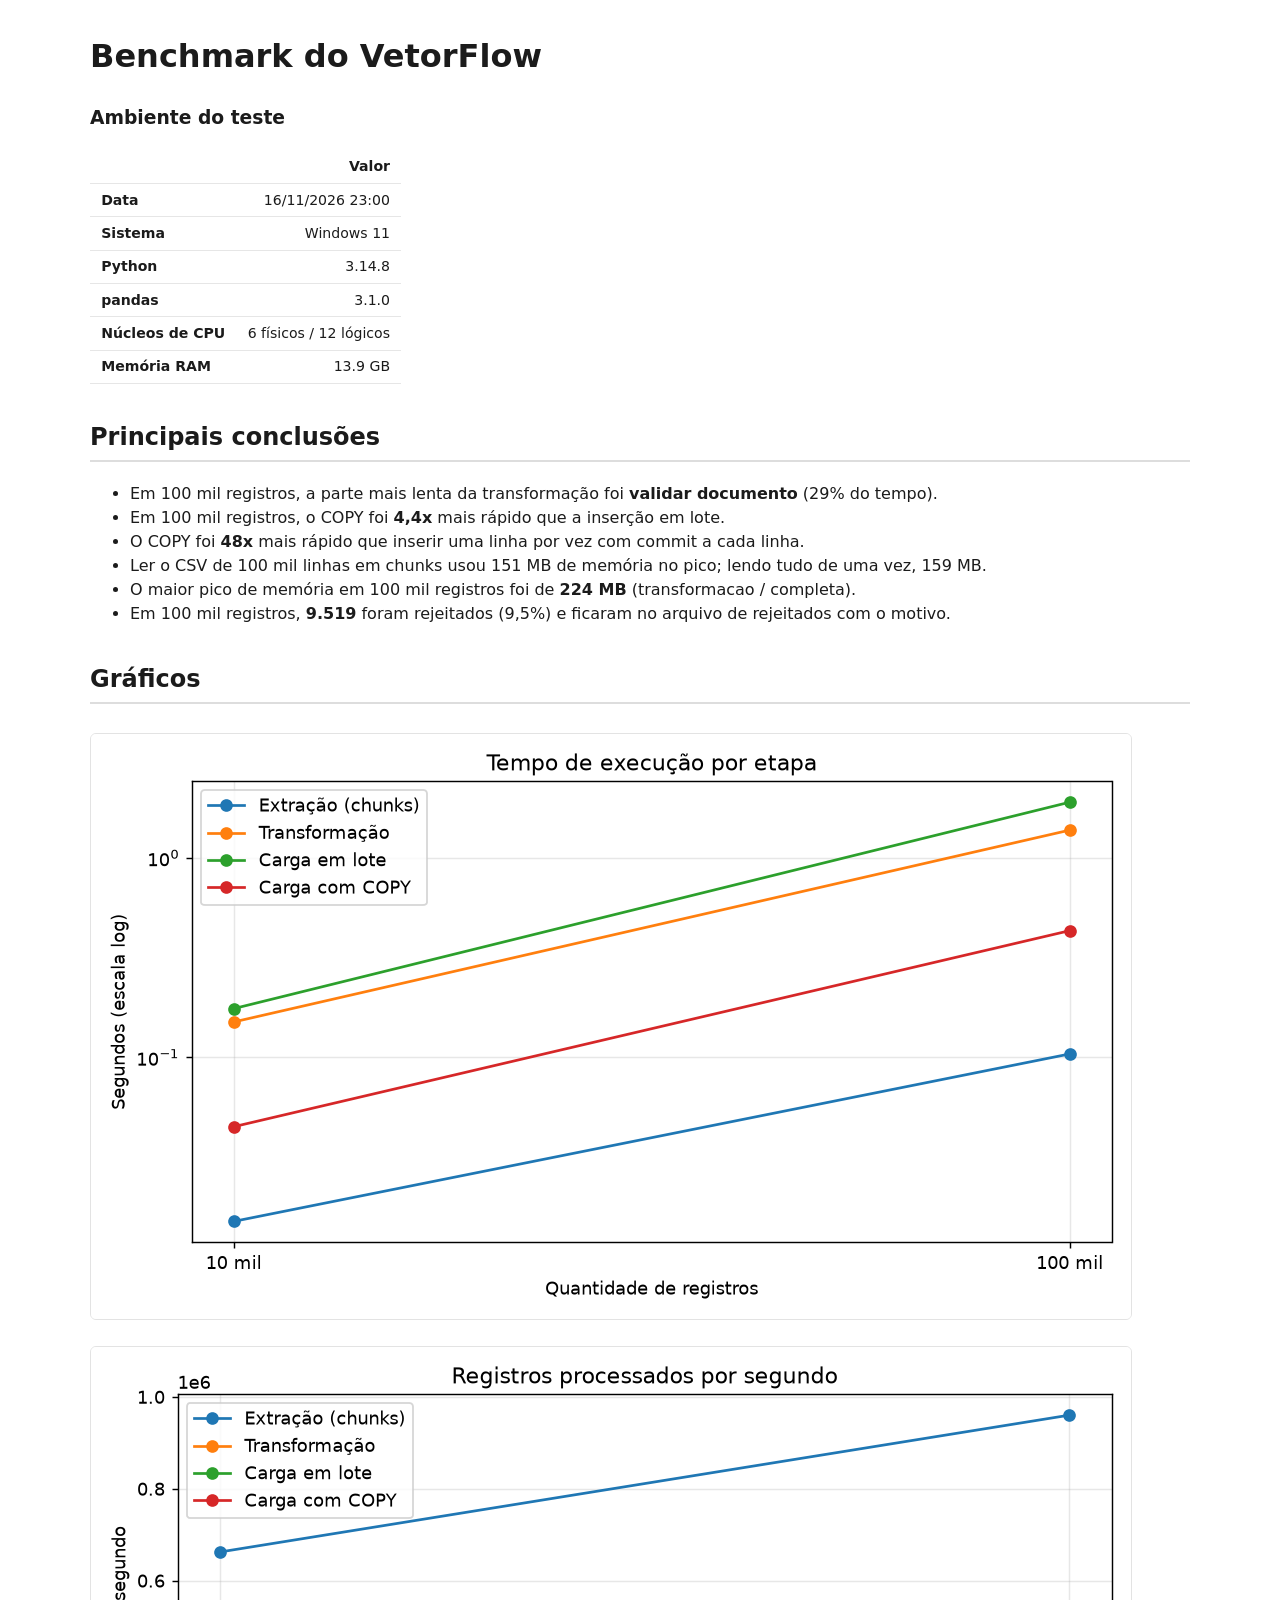
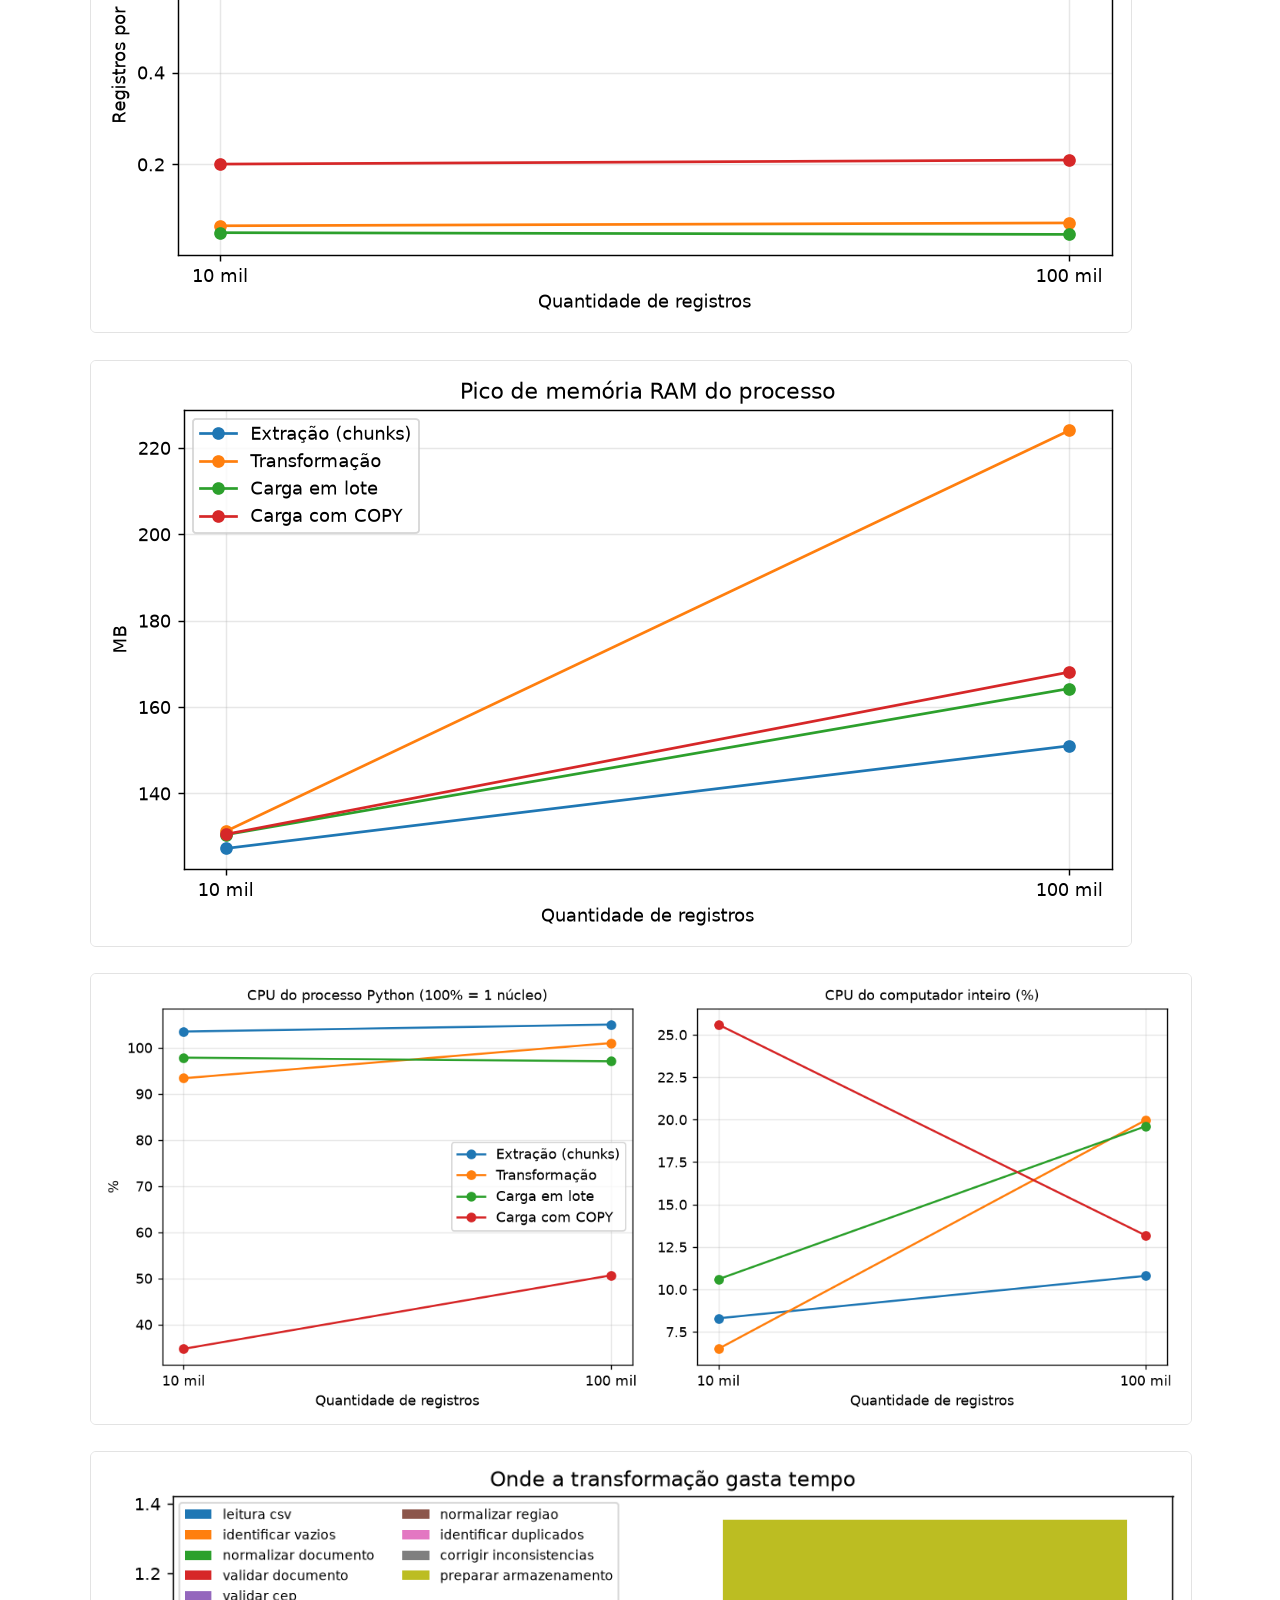
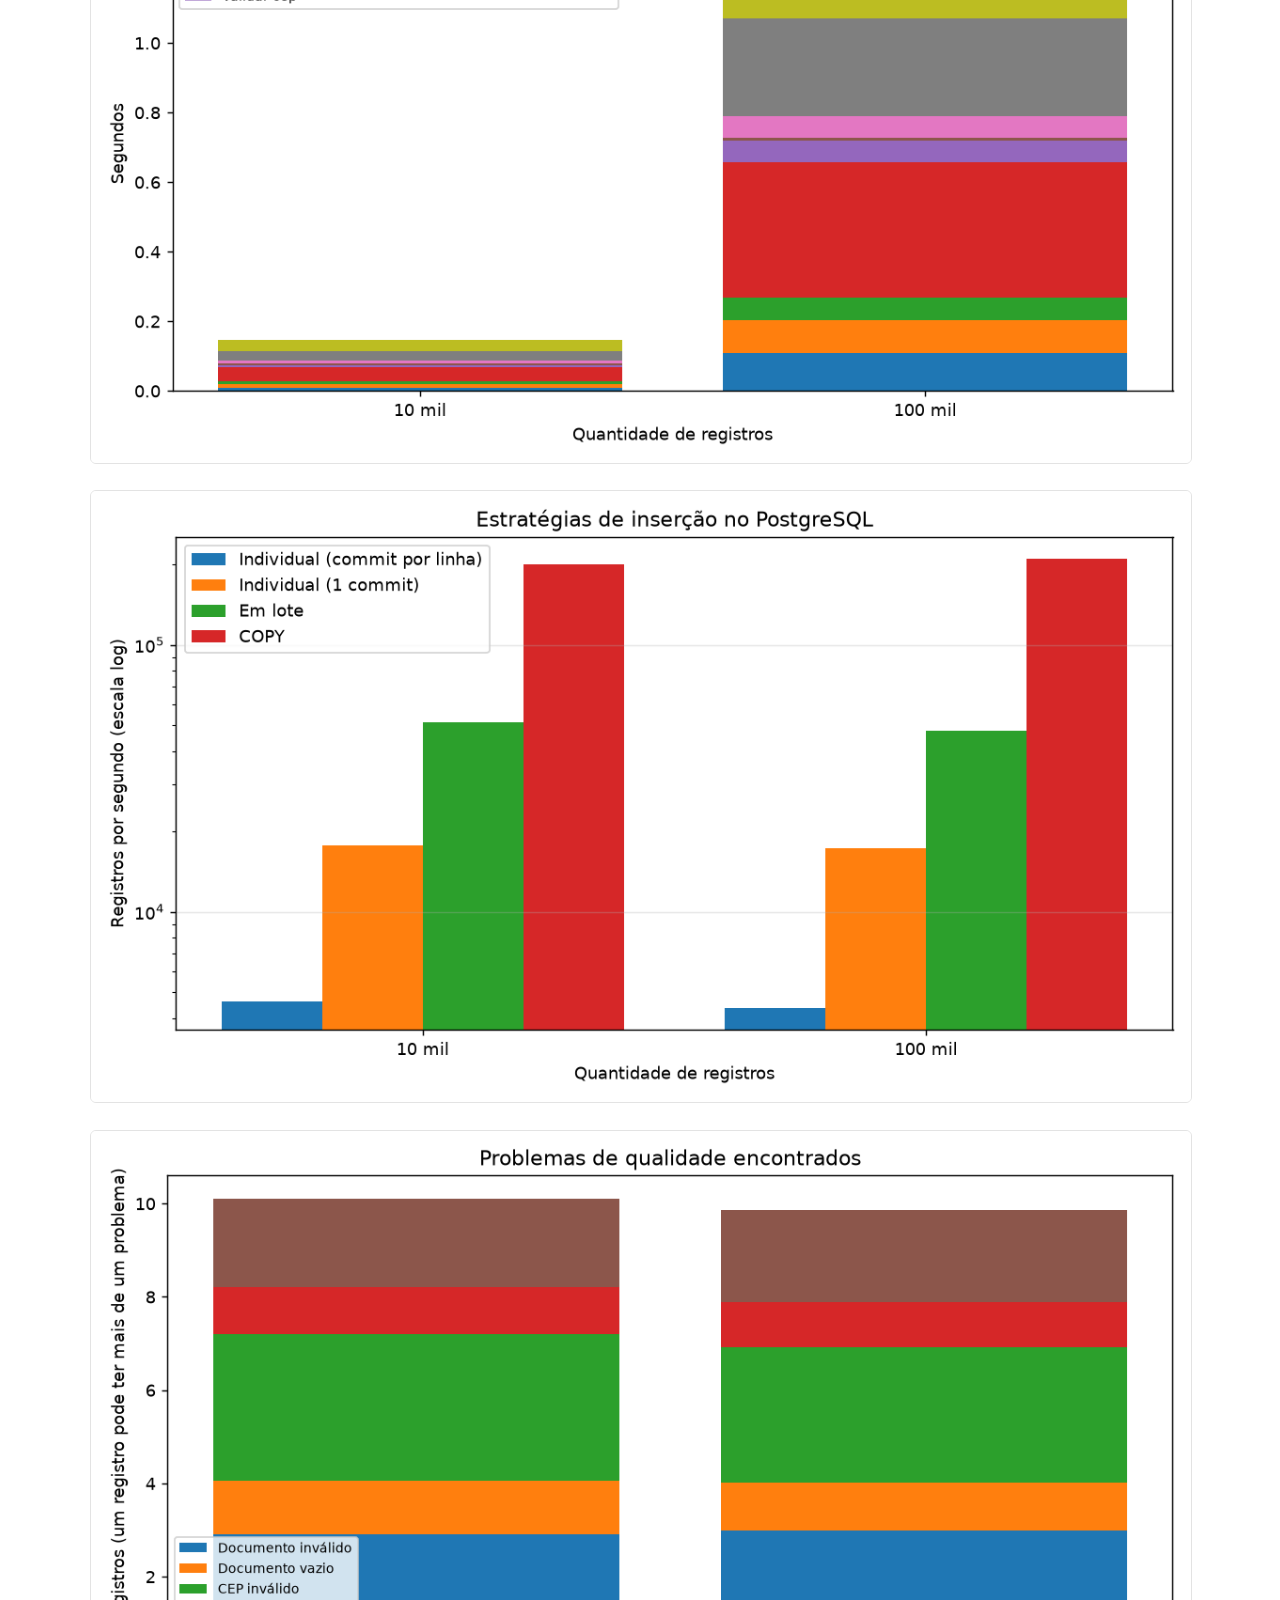
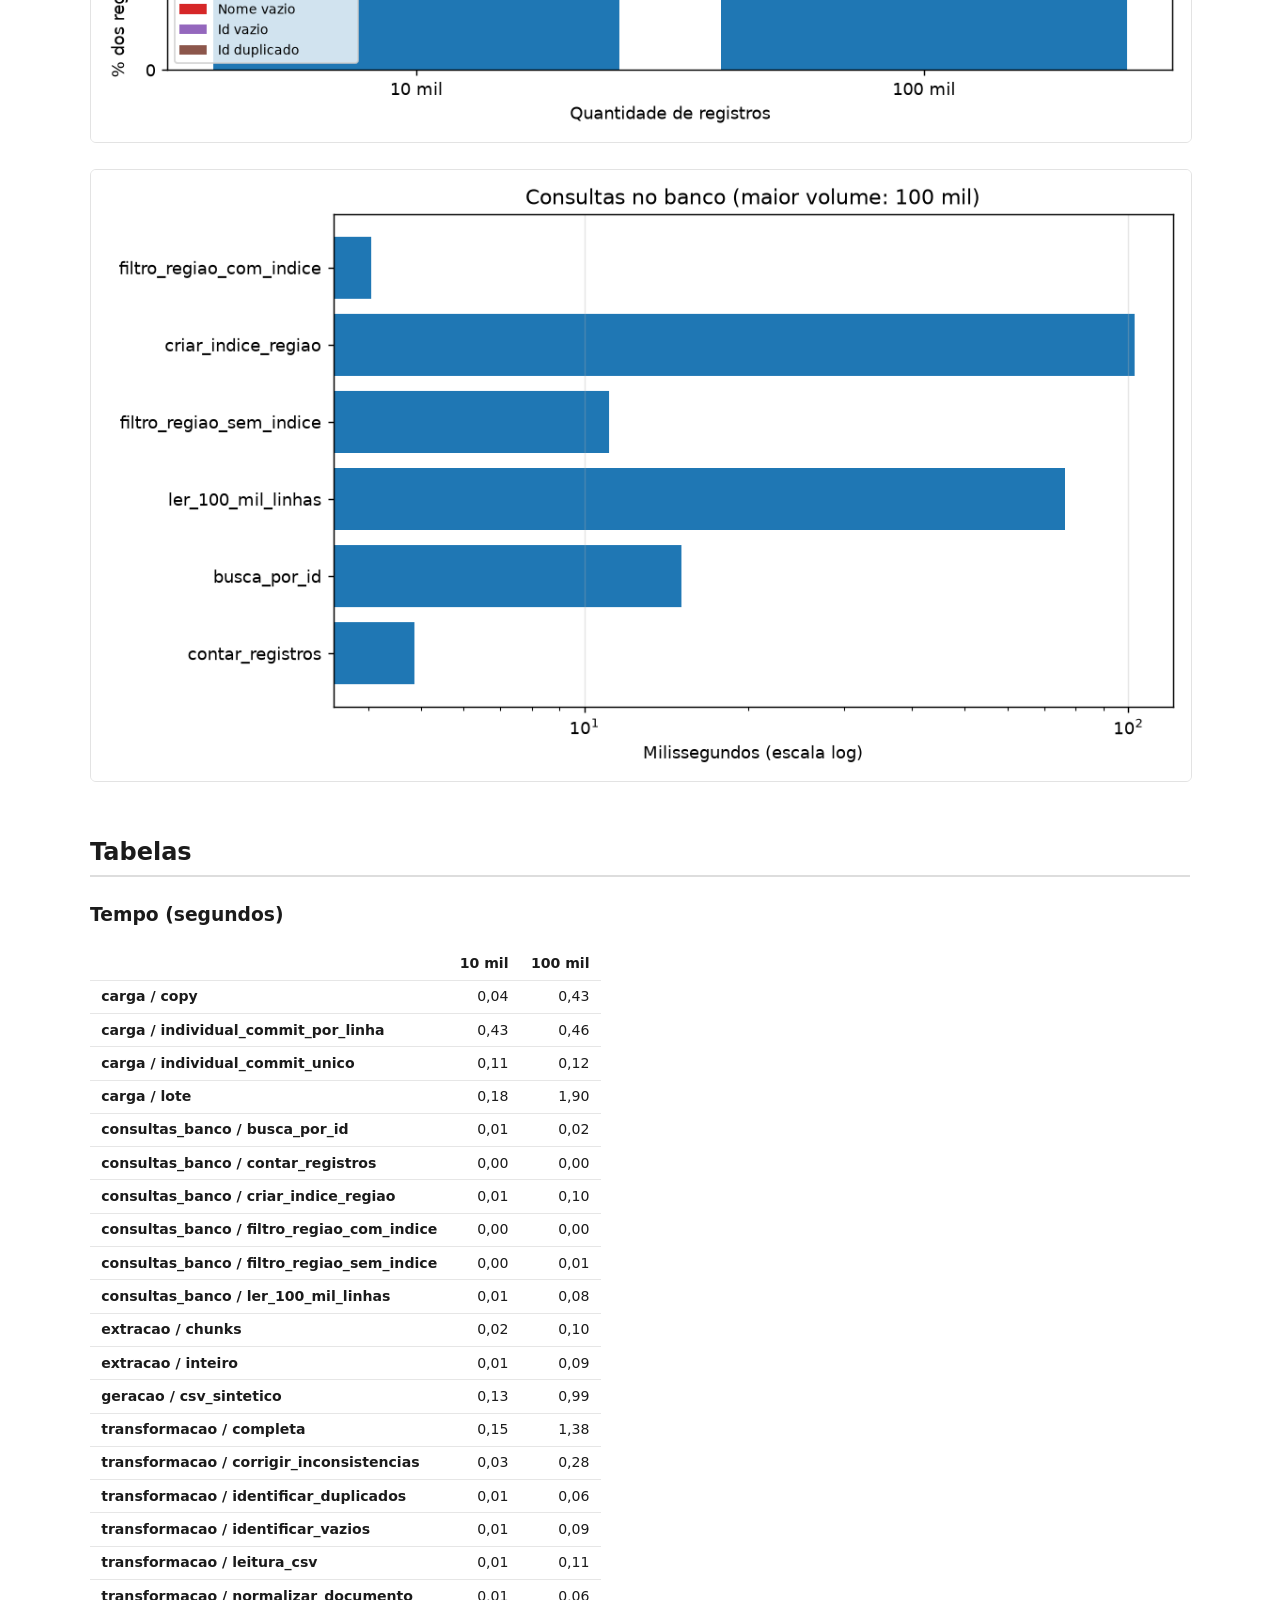
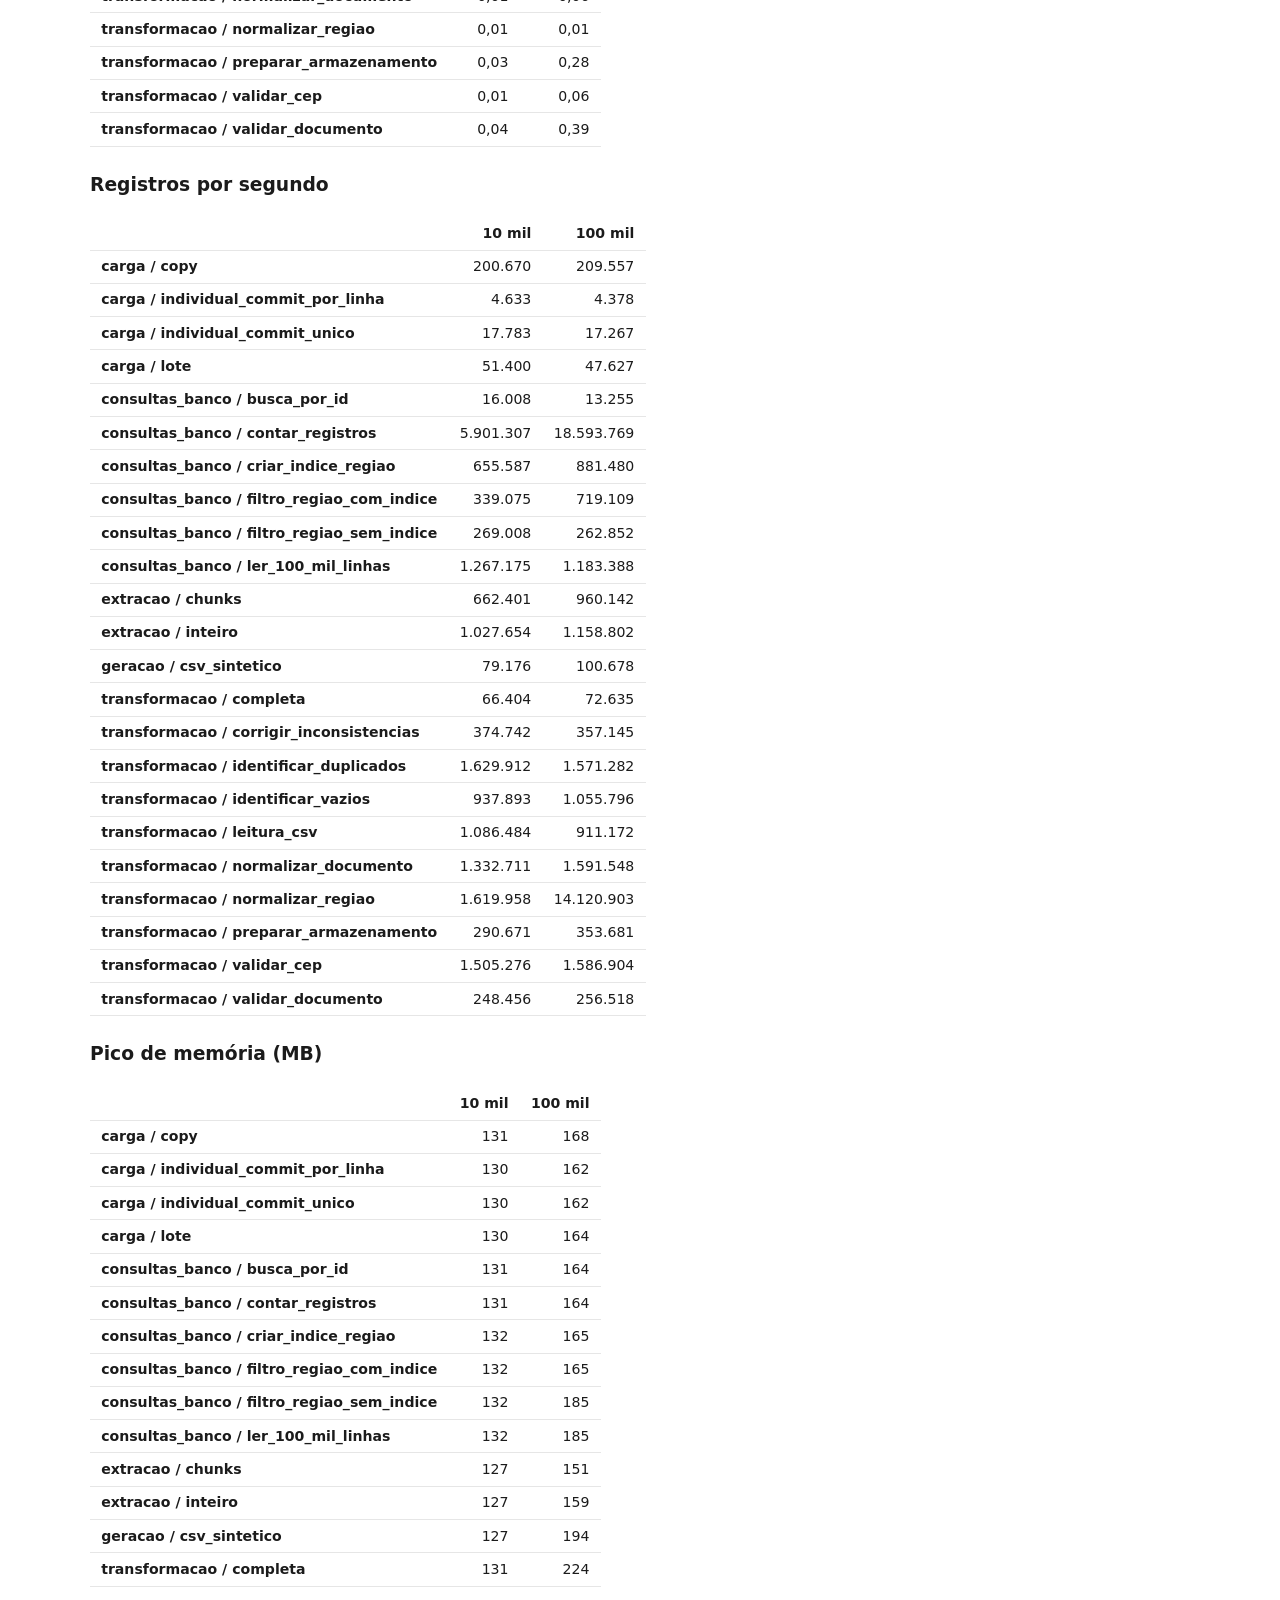
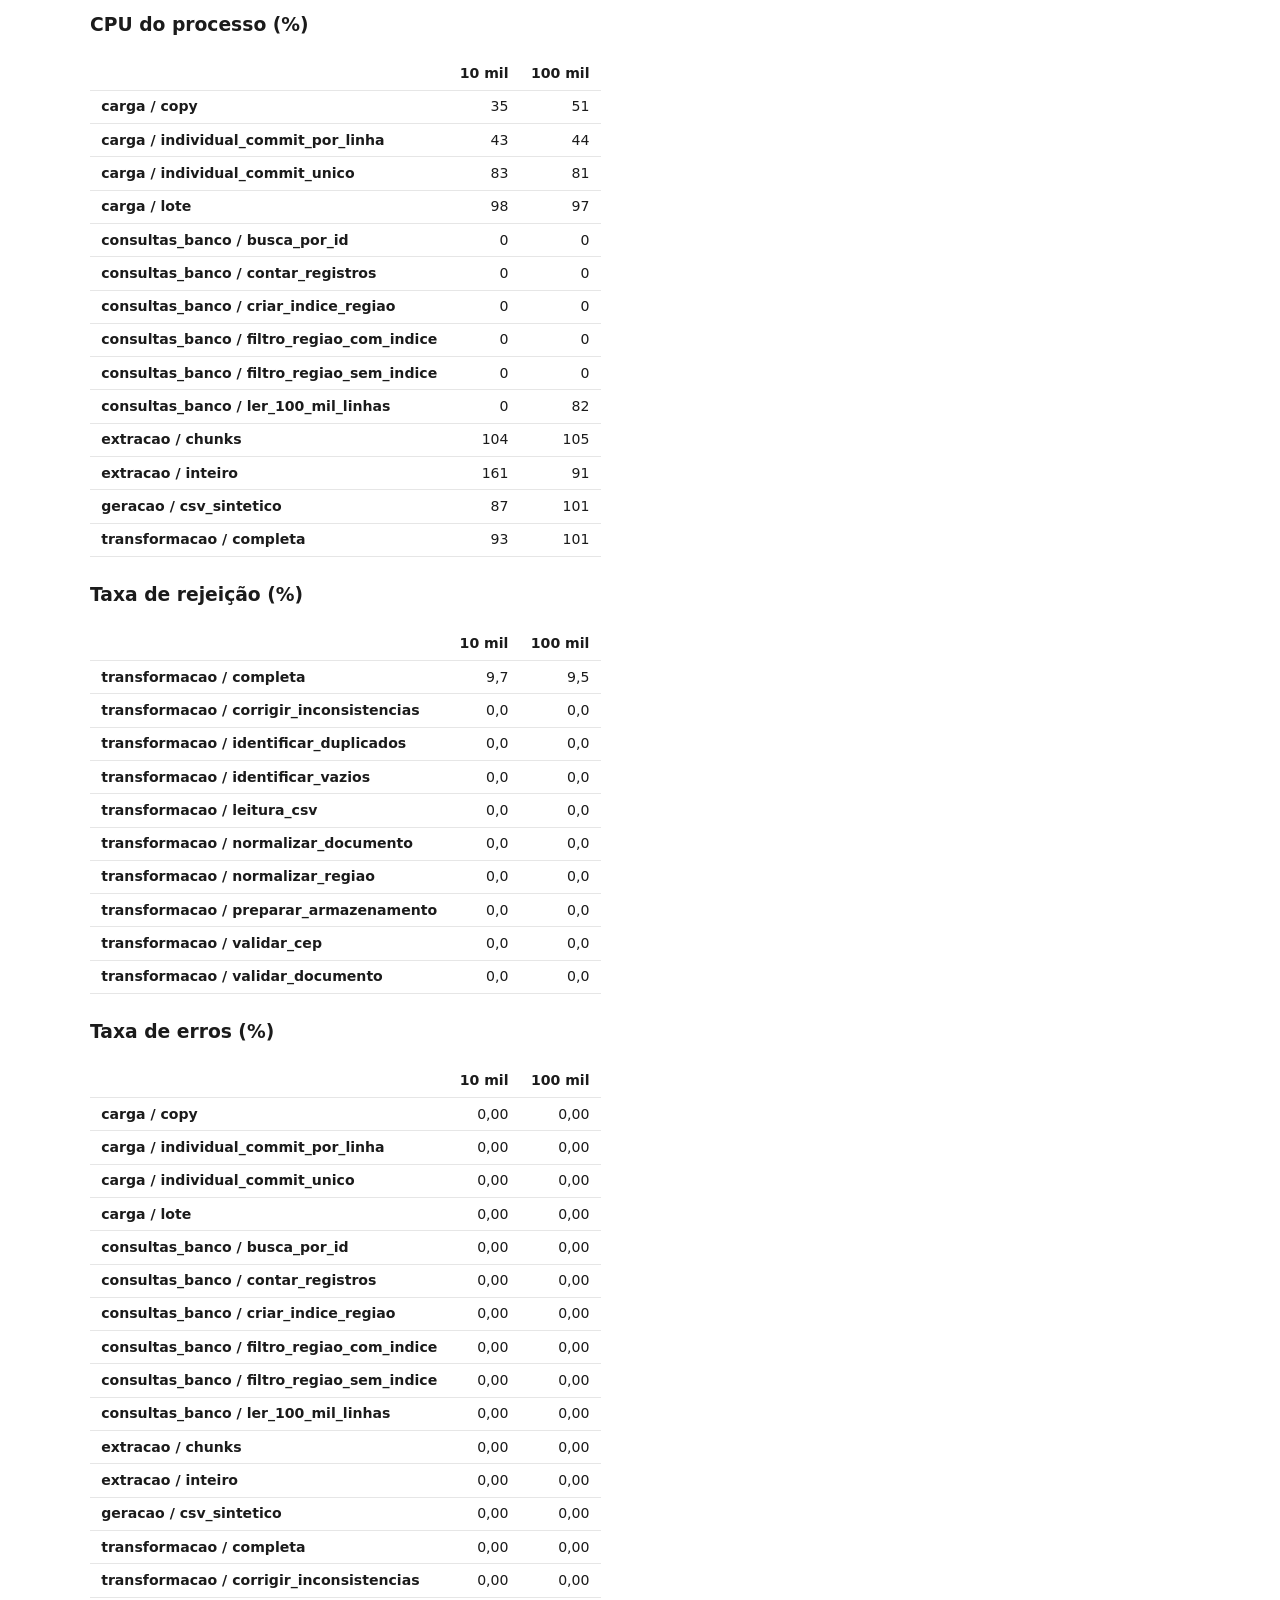
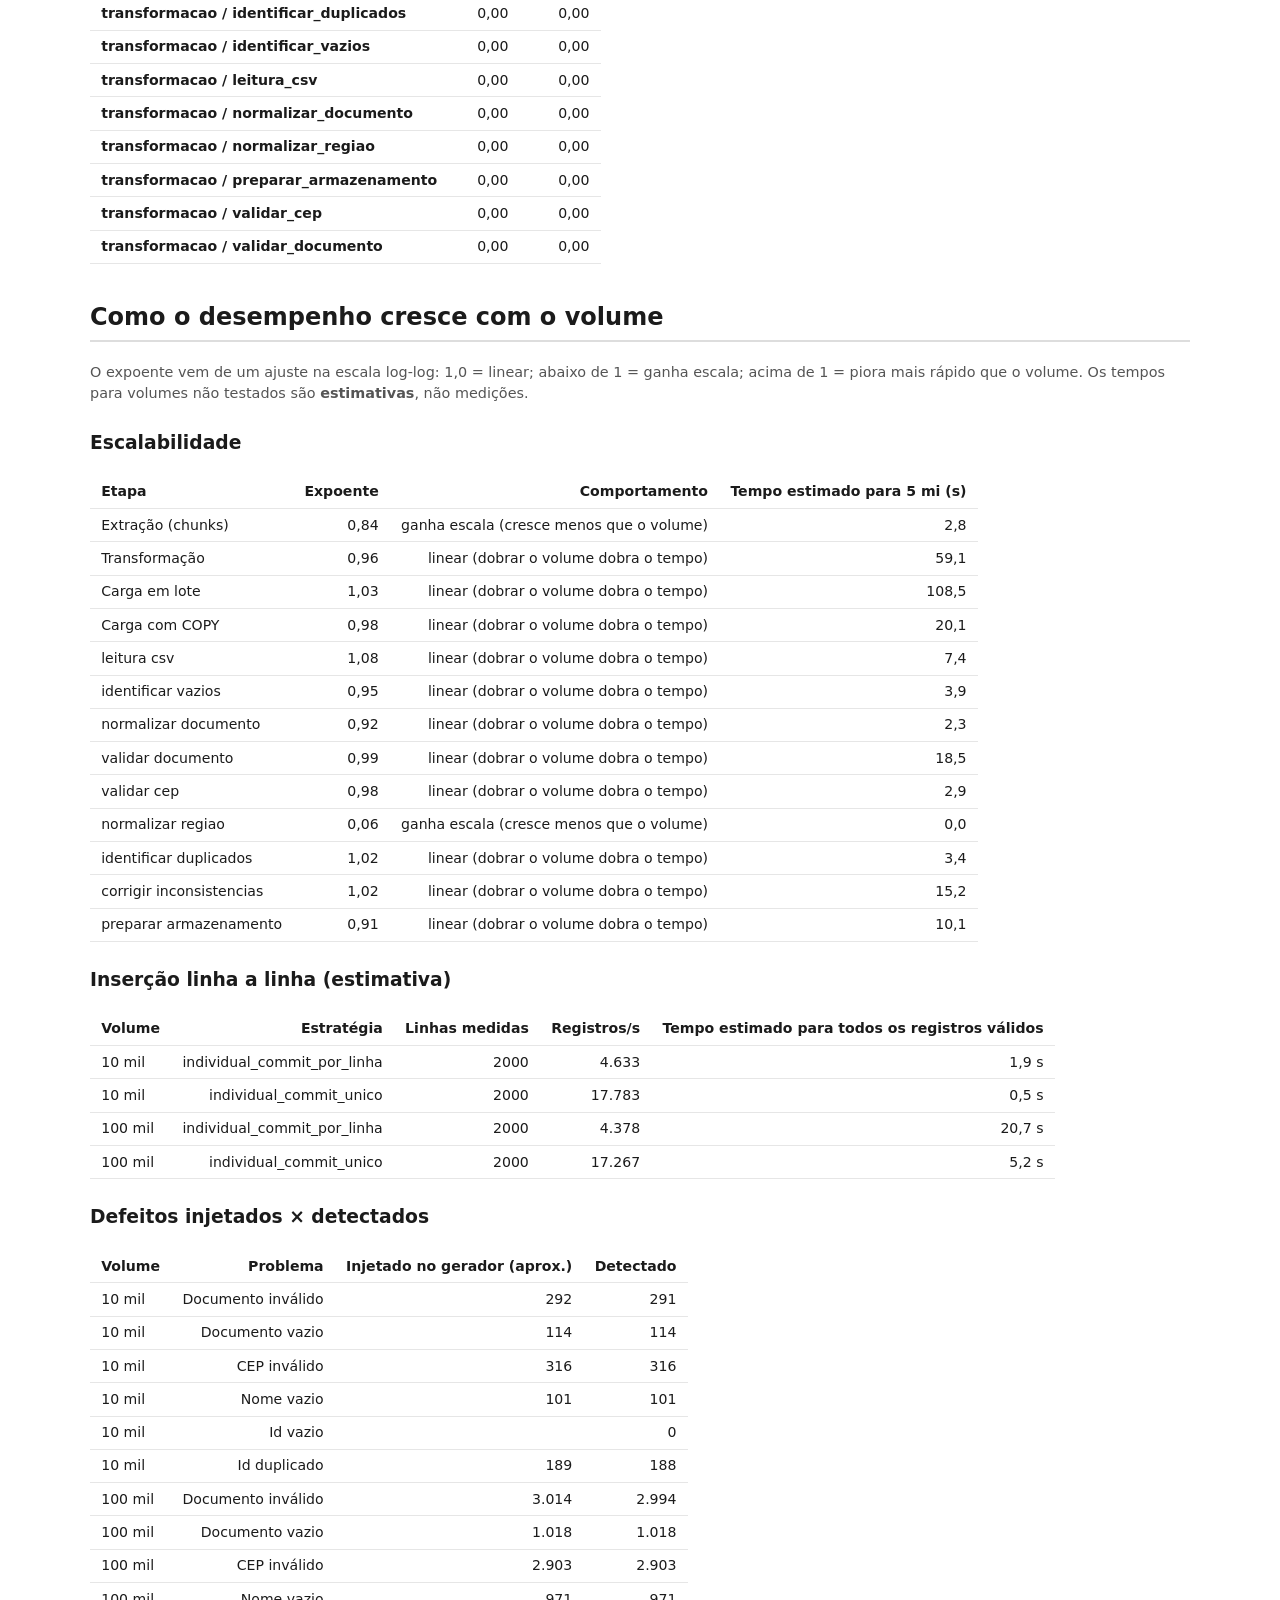
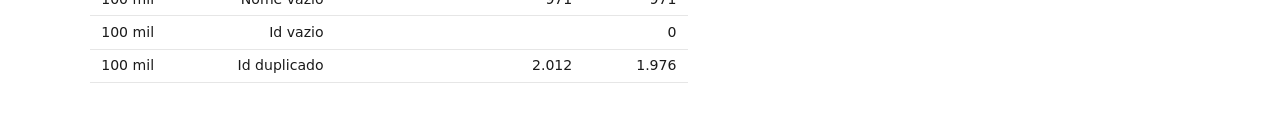
==== data/benchmark/resultados/relatorio.html @ 2ac73c44 "Docs: atualização da documentação do projeto" ====
<!doctype html><html lang="pt-br"><meta charset="utf-8"><title>Benchmark do VetorFlow</title><style>
body{font-family:system-ui,Segoe UI,Arial,sans-serif;max-width:1100px;margin:2rem auto;padding:0 1rem;color:#1b1b1b;line-height:1.5}
h1{margin-bottom:.2rem} h2{margin-top:2.2rem;border-bottom:2px solid #ddd;padding-bottom:.3rem} h3{margin-top:1.5rem}
img{max-width:100%;margin:.6rem 0;border:1px solid #e3e3e3;border-radius:6px}
.tabela{border-collapse:collapse;font-size:.88rem;margin:.5rem 0;display:block;overflow-x:auto}
.tabela th,.tabela td{padding:.35rem .7rem;border-bottom:1px solid #e6e6e6;text-align:right;white-space:nowrap}
.tabela th:first-child,.tabela td:first-child{text-align:left}
.aviso{background:#fff6e0;border-left:4px solid #e0a100;padding:.5rem .9rem;margin:.5rem 0}
.nota{color:#555;font-size:.9rem}
@media (prefers-color-scheme:dark){body{background:#17181a;color:#e8e8e8}h2{border-color:#444}.tabela th,.tabela td{border-color:#333}
.aviso{background:#3a3000}.nota{color:#aaa}img{border-color:#333;background:#fff}}
</style><body><h1>Benchmark do VetorFlow</h1><h3>Ambiente do teste</h3><table class="dataframe tabela">
  <thead>
    <tr style="text-align: right;">
      <th></th>
      <th>Valor</th>
    </tr>
  </thead>
  <tbody>
    <tr>
      <th>Data</th>
      <td>16/11/2026 23:00</td>
    </tr>
    <tr>
      <th>Sistema</th>
      <td>Windows 11</td>
    </tr>
    <tr>
      <th>Python</th>
      <td>3.14.8</td>
    </tr>
    <tr>
      <th>pandas</th>
      <td>3.1.0</td>
    </tr>
    <tr>
      <th>Núcleos de CPU</th>
      <td>6 físicos / 12 lógicos</td>
    </tr>
    <tr>
      <th>Memória RAM</th>
      <td>13.9 GB</td>
    </tr>
  </tbody>
</table><h2>Principais conclusões</h2><ul><li>Em 100 mil registros, a parte mais lenta da transformação foi <b>validar documento</b> (29% do tempo).</li><li>Em 100 mil registros, o COPY foi <b>4,4x</b> mais rápido que a inserção em lote.</li><li>O COPY foi <b>48x</b> mais rápido que inserir uma linha por vez com commit a cada linha.</li><li>Ler o CSV de 100 mil linhas em chunks usou 151 MB de memória no pico; lendo tudo de uma vez, 159 MB.</li><li>O maior pico de memória em 100 mil registros foi de <b>224 MB</b> (transformacao / completa).</li><li>Em 100 mil registros, <b>9.519</b> foram rejeitados (9,5%) e ficaram no arquivo de rejeitados com o motivo.</li></ul><h2>Gráficos</h2><img src="[data-uri]" alt="tempo_por_etapa"><img src="[data-uri]" alt="registros_por_segundo"><img src="[data-uri]" alt="memoria_por_etapa"><img src="[data-uri]" alt="cpu_por_etapa"><img src="[data-uri]" alt="transformacao_operacoes"><img src="[data-uri]" alt="carga_estrategias"><img src="[data-uri]" alt="qualidade"><img src="[data-uri]" alt="consultas_banco"><h2>Tabelas</h2><h3>Tempo (segundos)</h3><table class="dataframe tabela">
  <thead>
    <tr style="text-align: right;">
      <th></th>
      <th>10 mil</th>
      <th>100 mil</th>
    </tr>
  </thead>
  <tbody>
    <tr>
      <th>carga / copy</th>
      <td>0,04</td>
      <td>0,43</td>
    </tr>
    <tr>
      <th>carga / individual_commit_por_linha</th>
      <td>0,43</td>
      <td>0,46</td>
    </tr>
    <tr>
      <th>carga / individual_commit_unico</th>
      <td>0,11</td>
      <td>0,12</td>
    </tr>
    <tr>
      <th>carga / lote</th>
      <td>0,18</td>
      <td>1,90</td>
    </tr>
    <tr>
      <th>consultas_banco / busca_por_id</th>
      <td>0,01</td>
      <td>0,02</td>
    </tr>
    <tr>
      <th>consultas_banco / contar_registros</th>
      <td>0,00</td>
      <td>0,00</td>
    </tr>
    <tr>
      <th>consultas_banco / criar_indice_regiao</th>
      <td>0,01</td>
      <td>0,10</td>
    </tr>
    <tr>
      <th>consultas_banco / filtro_regiao_com_indice</th>
      <td>0,00</td>
      <td>0,00</td>
    </tr>
    <tr>
      <th>consultas_banco / filtro_regiao_sem_indice</th>
      <td>0,00</td>
      <td>0,01</td>
    </tr>
    <tr>
      <th>consultas_banco / ler_100_mil_linhas</th>
      <td>0,01</td>
      <td>0,08</td>
    </tr>
    <tr>
      <th>extracao / chunks</th>
      <td>0,02</td>
      <td>0,10</td>
    </tr>
    <tr>
      <th>extracao / inteiro</th>
      <td>0,01</td>
      <td>0,09</td>
    </tr>
    <tr>
      <th>geracao / csv_sintetico</th>
      <td>0,13</td>
      <td>0,99</td>
    </tr>
    <tr>
      <th>transformacao / completa</th>
      <td>0,15</td>
      <td>1,38</td>
    </tr>
    <tr>
      <th>transformacao / corrigir_inconsistencias</th>
      <td>0,03</td>
      <td>0,28</td>
    </tr>
    <tr>
      <th>transformacao / identificar_duplicados</th>
      <td>0,01</td>
      <td>0,06</td>
    </tr>
    <tr>
      <th>transformacao / identificar_vazios</th>
      <td>0,01</td>
      <td>0,09</td>
    </tr>
    <tr>
      <th>transformacao / leitura_csv</th>
      <td>0,01</td>
      <td>0,11</td>
    </tr>
    <tr>
      <th>transformacao / normalizar_documento</th>
      <td>0,01</td>
      <td>0,06</td>
    </tr>
    <tr>
      <th>transformacao / normalizar_regiao</th>
      <td>0,01</td>
      <td>0,01</td>
    </tr>
    <tr>
      <th>transformacao / preparar_armazenamento</th>
      <td>0,03</td>
      <td>0,28</td>
    </tr>
    <tr>
      <th>transformacao / validar_cep</th>
      <td>0,01</td>
      <td>0,06</td>
    </tr>
    <tr>
      <th>transformacao / validar_documento</th>
      <td>0,04</td>
      <td>0,39</td>
    </tr>
  </tbody>
</table><h3>Registros por segundo</h3><table class="dataframe tabela">
  <thead>
    <tr style="text-align: right;">
      <th></th>
      <th>10 mil</th>
      <th>100 mil</th>
    </tr>
  </thead>
  <tbody>
    <tr>
      <th>carga / copy</th>
      <td>200.670</td>
      <td>209.557</td>
    </tr>
    <tr>
      <th>carga / individual_commit_por_linha</th>
      <td>4.633</td>
      <td>4.378</td>
    </tr>
    <tr>
      <th>carga / individual_commit_unico</th>
      <td>17.783</td>
      <td>17.267</td>
    </tr>
    <tr>
      <th>carga / lote</th>
      <td>51.400</td>
      <td>47.627</td>
    </tr>
    <tr>
      <th>consultas_banco / busca_por_id</th>
      <td>16.008</td>
      <td>13.255</td>
    </tr>
    <tr>
      <th>consultas_banco / contar_registros</th>
      <td>5.901.307</td>
      <td>18.593.769</td>
    </tr>
    <tr>
      <th>consultas_banco / criar_indice_regiao</th>
      <td>655.587</td>
      <td>881.480</td>
    </tr>
    <tr>
      <th>consultas_banco / filtro_regiao_com_indice</th>
      <td>339.075</td>
      <td>719.109</td>
    </tr>
    <tr>
      <th>consultas_banco / filtro_regiao_sem_indice</th>
      <td>269.008</td>
      <td>262.852</td>
    </tr>
    <tr>
      <th>consultas_banco / ler_100_mil_linhas</th>
      <td>1.267.175</td>
      <td>1.183.388</td>
    </tr>
    <tr>
      <th>extracao / chunks</th>
      <td>662.401</td>
      <td>960.142</td>
    </tr>
    <tr>
      <th>extracao / inteiro</th>
      <td>1.027.654</td>
      <td>1.158.802</td>
    </tr>
    <tr>
      <th>geracao / csv_sintetico</th>
      <td>79.176</td>
      <td>100.678</td>
    </tr>
    <tr>
      <th>transformacao / completa</th>
      <td>66.404</td>
      <td>72.635</td>
    </tr>
    <tr>
      <th>transformacao / corrigir_inconsistencias</th>
      <td>374.742</td>
      <td>357.145</td>
    </tr>
    <tr>
      <th>transformacao / identificar_duplicados</th>
      <td>1.629.912</td>
      <td>1.571.282</td>
    </tr>
    <tr>
      <th>transformacao / identificar_vazios</th>
      <td>937.893</td>
      <td>1.055.796</td>
    </tr>
    <tr>
      <th>transformacao / leitura_csv</th>
      <td>1.086.484</td>
      <td>911.172</td>
    </tr>
    <tr>
      <th>transformacao / normalizar_documento</th>
      <td>1.332.711</td>
      <td>1.591.548</td>
    </tr>
    <tr>
      <th>transformacao / normalizar_regiao</th>
      <td>1.619.958</td>
      <td>14.120.903</td>
    </tr>
    <tr>
      <th>transformacao / preparar_armazenamento</th>
      <td>290.671</td>
      <td>353.681</td>
    </tr>
    <tr>
      <th>transformacao / validar_cep</th>
      <td>1.505.276</td>
      <td>1.586.904</td>
    </tr>
    <tr>
      <th>transformacao / validar_documento</th>
      <td>248.456</td>
      <td>256.518</td>
    </tr>
  </tbody>
</table><h3>Pico de memória (MB)</h3><table class="dataframe tabela">
  <thead>
    <tr style="text-align: right;">
      <th></th>
      <th>10 mil</th>
      <th>100 mil</th>
    </tr>
  </thead>
  <tbody>
    <tr>
      <th>carga / copy</th>
      <td>131</td>
      <td>168</td>
    </tr>
    <tr>
      <th>carga / individual_commit_por_linha</th>
      <td>130</td>
      <td>162</td>
    </tr>
    <tr>
      <th>carga / individual_commit_unico</th>
      <td>130</td>
      <td>162</td>
    </tr>
    <tr>
      <th>carga / lote</th>
      <td>130</td>
      <td>164</td>
    </tr>
    <tr>
      <th>consultas_banco / busca_por_id</th>
      <td>131</td>
      <td>164</td>
    </tr>
    <tr>
      <th>consultas_banco / contar_registros</th>
      <td>131</td>
      <td>164</td>
    </tr>
    <tr>
      <th>consultas_banco / criar_indice_regiao</th>
      <td>132</td>
      <td>165</td>
    </tr>
    <tr>
      <th>consultas_banco / filtro_regiao_com_indice</th>
      <td>132</td>
      <td>165</td>
    </tr>
    <tr>
      <th>consultas_banco / filtro_regiao_sem_indice</th>
      <td>132</td>
      <td>185</td>
    </tr>
    <tr>
      <th>consultas_banco / ler_100_mil_linhas</th>
      <td>132</td>
      <td>185</td>
    </tr>
    <tr>
      <th>extracao / chunks</th>
      <td>127</td>
      <td>151</td>
    </tr>
    <tr>
      <th>extracao / inteiro</th>
      <td>127</td>
      <td>159</td>
    </tr>
    <tr>
      <th>geracao / csv_sintetico</th>
      <td>127</td>
      <td>194</td>
    </tr>
    <tr>
      <th>transformacao / completa</th>
      <td>131</td>
      <td>224</td>
    </tr>
  </tbody>
</table><h3>CPU do processo (%)</h3><table class="dataframe tabela">
  <thead>
    <tr style="text-align: right;">
      <th></th>
      <th>10 mil</th>
      <th>100 mil</th>
    </tr>
  </thead>
  <tbody>
    <tr>
      <th>carga / copy</th>
      <td>35</td>
      <td>51</td>
    </tr>
    <tr>
      <th>carga / individual_commit_por_linha</th>
      <td>43</td>
      <td>44</td>
    </tr>
    <tr>
      <th>carga / individual_commit_unico</th>
      <td>83</td>
      <td>81</td>
    </tr>
    <tr>
      <th>carga / lote</th>
      <td>98</td>
      <td>97</td>
    </tr>
    <tr>
      <th>consultas_banco / busca_por_id</th>
      <td>0</td>
      <td>0</td>
    </tr>
    <tr>
      <th>consultas_banco / contar_registros</th>
      <td>0</td>
      <td>0</td>
    </tr>
    <tr>
      <th>consultas_banco / criar_indice_regiao</th>
      <td>0</td>
      <td>0</td>
    </tr>
    <tr>
      <th>consultas_banco / filtro_regiao_com_indice</th>
      <td>0</td>
      <td>0</td>
    </tr>
    <tr>
      <th>consultas_banco / filtro_regiao_sem_indice</th>
      <td>0</td>
      <td>0</td>
    </tr>
    <tr>
      <th>consultas_banco / ler_100_mil_linhas</th>
      <td>0</td>
      <td>82</td>
    </tr>
    <tr>
      <th>extracao / chunks</th>
      <td>104</td>
      <td>105</td>
    </tr>
    <tr>
      <th>extracao / inteiro</th>
      <td>161</td>
      <td>91</td>
    </tr>
    <tr>
      <th>geracao / csv_sintetico</th>
      <td>87</td>
      <td>101</td>
    </tr>
    <tr>
      <th>transformacao / completa</th>
      <td>93</td>
      <td>101</td>
    </tr>
  </tbody>
</table><h3>Taxa de rejeição (%)</h3><table class="dataframe tabela">
  <thead>
    <tr style="text-align: right;">
      <th></th>
      <th>10 mil</th>
      <th>100 mil</th>
    </tr>
  </thead>
  <tbody>
    <tr>
      <th>transformacao / completa</th>
      <td>9,7</td>
      <td>9,5</td>
    </tr>
    <tr>
      <th>transformacao / corrigir_inconsistencias</th>
      <td>0,0</td>
      <td>0,0</td>
    </tr>
    <tr>
      <th>transformacao / identificar_duplicados</th>
      <td>0,0</td>
      <td>0,0</td>
    </tr>
    <tr>
      <th>transformacao / identificar_vazios</th>
      <td>0,0</td>
      <td>0,0</td>
    </tr>
    <tr>
      <th>transformacao / leitura_csv</th>
      <td>0,0</td>
      <td>0,0</td>
    </tr>
    <tr>
      <th>transformacao / normalizar_documento</th>
      <td>0,0</td>
      <td>0,0</td>
    </tr>
    <tr>
      <th>transformacao / normalizar_regiao</th>
      <td>0,0</td>
      <td>0,0</td>
    </tr>
    <tr>
      <th>transformacao / preparar_armazenamento</th>
      <td>0,0</td>
      <td>0,0</td>
    </tr>
    <tr>
      <th>transformacao / validar_cep</th>
      <td>0,0</td>
      <td>0,0</td>
    </tr>
    <tr>
      <th>transformacao / validar_documento</th>
      <td>0,0</td>
      <td>0,0</td>
    </tr>
  </tbody>
</table><h3>Taxa de erros (%)</h3><table class="dataframe tabela">
  <thead>
    <tr style="text-align: right;">
      <th></th>
      <th>10 mil</th>
      <th>100 mil</th>
    </tr>
  </thead>
  <tbody>
    <tr>
      <th>carga / copy</th>
      <td>0,00</td>
      <td>0,00</td>
    </tr>
    <tr>
      <th>carga / individual_commit_por_linha</th>
      <td>0,00</td>
      <td>0,00</td>
    </tr>
    <tr>
      <th>carga / individual_commit_unico</th>
      <td>0,00</td>
      <td>0,00</td>
    </tr>
    <tr>
      <th>carga / lote</th>
      <td>0,00</td>
      <td>0,00</td>
    </tr>
    <tr>
      <th>consultas_banco / busca_por_id</th>
      <td>0,00</td>
      <td>0,00</td>
    </tr>
    <tr>
      <th>consultas_banco / contar_registros</th>
      <td>0,00</td>
      <td>0,00</td>
    </tr>
    <tr>
      <th>consultas_banco / criar_indice_regiao</th>
      <td>0,00</td>
      <td>0,00</td>
    </tr>
    <tr>
      <th>consultas_banco / filtro_regiao_com_indice</th>
      <td>0,00</td>
      <td>0,00</td>
    </tr>
    <tr>
      <th>consultas_banco / filtro_regiao_sem_indice</th>
      <td>0,00</td>
      <td>0,00</td>
    </tr>
    <tr>
      <th>consultas_banco / ler_100_mil_linhas</th>
      <td>0,00</td>
      <td>0,00</td>
    </tr>
    <tr>
      <th>extracao / chunks</th>
      <td>0,00</td>
      <td>0,00</td>
    </tr>
    <tr>
      <th>extracao / inteiro</th>
      <td>0,00</td>
      <td>0,00</td>
    </tr>
    <tr>
      <th>geracao / csv_sintetico</th>
      <td>0,00</td>
      <td>0,00</td>
    </tr>
    <tr>
      <th>transformacao / completa</th>
      <td>0,00</td>
      <td>0,00</td>
    </tr>
    <tr>
      <th>transformacao / corrigir_inconsistencias</th>
      <td>0,00</td>
      <td>0,00</td>
    </tr>
    <tr>
      <th>transformacao / identificar_duplicados</th>
      <td>0,00</td>
      <td>0,00</td>
    </tr>
    <tr>
      <th>transformacao / identificar_vazios</th>
      <td>0,00</td>
      <td>0,00</td>
    </tr>
    <tr>
      <th>transformacao / leitura_csv</th>
      <td>0,00</td>
      <td>0,00</td>
    </tr>
    <tr>
      <th>transformacao / normalizar_documento</th>
      <td>0,00</td>
      <td>0,00</td>
    </tr>
    <tr>
      <th>transformacao / normalizar_regiao</th>
      <td>0,00</td>
      <td>0,00</td>
    </tr>
    <tr>
      <th>transformacao / preparar_armazenamento</th>
      <td>0,00</td>
      <td>0,00</td>
    </tr>
    <tr>
      <th>transformacao / validar_cep</th>
      <td>0,00</td>
      <td>0,00</td>
    </tr>
    <tr>
      <th>transformacao / validar_documento</th>
      <td>0,00</td>
      <td>0,00</td>
    </tr>
  </tbody>
</table><h2>Como o desempenho cresce com o volume</h2><p class="nota">O expoente vem de um ajuste na escala log-log: 1,0 = linear; abaixo de 1 = ganha escala; acima de 1 = piora mais rápido que o volume. Os tempos para volumes não testados são <b>estimativas</b>, não medições.</p><h3>Escalabilidade</h3><table class="dataframe tabela">
  <thead>
    <tr style="text-align: right;">
      <th>Etapa</th>
      <th>Expoente</th>
      <th>Comportamento</th>
      <th>Tempo estimado para 5 mi (s)</th>
    </tr>
  </thead>
  <tbody>
    <tr>
      <td>Extração (chunks)</td>
      <td>0,84</td>
      <td>ganha escala (cresce menos que o volume)</td>
      <td>2,8</td>
    </tr>
    <tr>
      <td>Transformação</td>
      <td>0,96</td>
      <td>linear (dobrar o volume dobra o tempo)</td>
      <td>59,1</td>
    </tr>
    <tr>
      <td>Carga em lote</td>
      <td>1,03</td>
      <td>linear (dobrar o volume dobra o tempo)</td>
      <td>108,5</td>
    </tr>
    <tr>
      <td>Carga com COPY</td>
      <td>0,98</td>
      <td>linear (dobrar o volume dobra o tempo)</td>
      <td>20,1</td>
    </tr>
    <tr>
      <td>leitura csv</td>
      <td>1,08</td>
      <td>linear (dobrar o volume dobra o tempo)</td>
      <td>7,4</td>
    </tr>
    <tr>
      <td>identificar vazios</td>
      <td>0,95</td>
      <td>linear (dobrar o volume dobra o tempo)</td>
      <td>3,9</td>
    </tr>
    <tr>
      <td>normalizar documento</td>
      <td>0,92</td>
      <td>linear (dobrar o volume dobra o tempo)</td>
      <td>2,3</td>
    </tr>
    <tr>
      <td>validar documento</td>
      <td>0,99</td>
      <td>linear (dobrar o volume dobra o tempo)</td>
      <td>18,5</td>
    </tr>
    <tr>
      <td>validar cep</td>
      <td>0,98</td>
      <td>linear (dobrar o volume dobra o tempo)</td>
      <td>2,9</td>
    </tr>
    <tr>
      <td>normalizar regiao</td>
      <td>0,06</td>
      <td>ganha escala (cresce menos que o volume)</td>
      <td>0,0</td>
    </tr>
    <tr>
      <td>identificar duplicados</td>
      <td>1,02</td>
      <td>linear (dobrar o volume dobra o tempo)</td>
      <td>3,4</td>
    </tr>
    <tr>
      <td>corrigir inconsistencias</td>
      <td>1,02</td>
      <td>linear (dobrar o volume dobra o tempo)</td>
      <td>15,2</td>
    </tr>
    <tr>
      <td>preparar armazenamento</td>
      <td>0,91</td>
      <td>linear (dobrar o volume dobra o tempo)</td>
      <td>10,1</td>
    </tr>
  </tbody>
</table><h3>Inserção linha a linha (estimativa)</h3><table class="dataframe tabela">
  <thead>
    <tr style="text-align: right;">
      <th>Volume</th>
      <th>Estratégia</th>
      <th>Linhas medidas</th>
      <th>Registros/s</th>
      <th>Tempo estimado para todos os registros válidos</th>
    </tr>
  </thead>
  <tbody>
    <tr>
      <td>10 mil</td>
      <td>individual_commit_por_linha</td>
      <td>2000</td>
      <td>4.633</td>
      <td>1,9 s</td>
    </tr>
    <tr>
      <td>10 mil</td>
      <td>individual_commit_unico</td>
      <td>2000</td>
      <td>17.783</td>
      <td>0,5 s</td>
    </tr>
    <tr>
      <td>100 mil</td>
      <td>individual_commit_por_linha</td>
      <td>2000</td>
      <td>4.378</td>
      <td>20,7 s</td>
    </tr>
    <tr>
      <td>100 mil</td>
      <td>individual_commit_unico</td>
      <td>2000</td>
      <td>17.267</td>
      <td>5,2 s</td>
    </tr>
  </tbody>
</table><h3>Defeitos injetados × detectados</h3><table class="dataframe tabela">
  <thead>
    <tr style="text-align: right;">
      <th>Volume</th>
      <th>Problema</th>
      <th>Injetado no gerador (aprox.)</th>
      <th>Detectado</th>
    </tr>
  </thead>
  <tbody>
    <tr>
      <td>10 mil</td>
      <td>Documento inválido</td>
      <td>292</td>
      <td>291</td>
    </tr>
    <tr>
      <td>10 mil</td>
      <td>Documento vazio</td>
      <td>114</td>
      <td>114</td>
    </tr>
    <tr>
      <td>10 mil</td>
      <td>CEP inválido</td>
      <td>316</td>
      <td>316</td>
    </tr>
    <tr>
      <td>10 mil</td>
      <td>Nome vazio</td>
      <td>101</td>
      <td>101</td>
    </tr>
    <tr>
      <td>10 mil</td>
      <td>Id vazio</td>
      <td></td>
      <td>0</td>
    </tr>
    <tr>
      <td>10 mil</td>
      <td>Id duplicado</td>
      <td>189</td>
      <td>188</td>
    </tr>
    <tr>
      <td>100 mil</td>
      <td>Documento inválido</td>
      <td>3.014</td>
      <td>2.994</td>
    </tr>
    <tr>
      <td>100 mil</td>
      <td>Documento vazio</td>
      <td>1.018</td>
      <td>1.018</td>
    </tr>
    <tr>
      <td>100 mil</td>
      <td>CEP inválido</td>
      <td>2.903</td>
      <td>2.903</td>
    </tr>
    <tr>
      <td>100 mil</td>
      <td>Nome vazio</td>
      <td>971</td>
      <td>971</td>
    </tr>
    <tr>
      <td>100 mil</td>
      <td>Id vazio</td>
      <td></td>
      <td>0</td>
    </tr>
    <tr>
      <td>100 mil</td>
      <td>Id duplicado</td>
      <td>2.012</td>
      <td>1.976</td>
    </tr>
  </tbody>
</table></body></html>
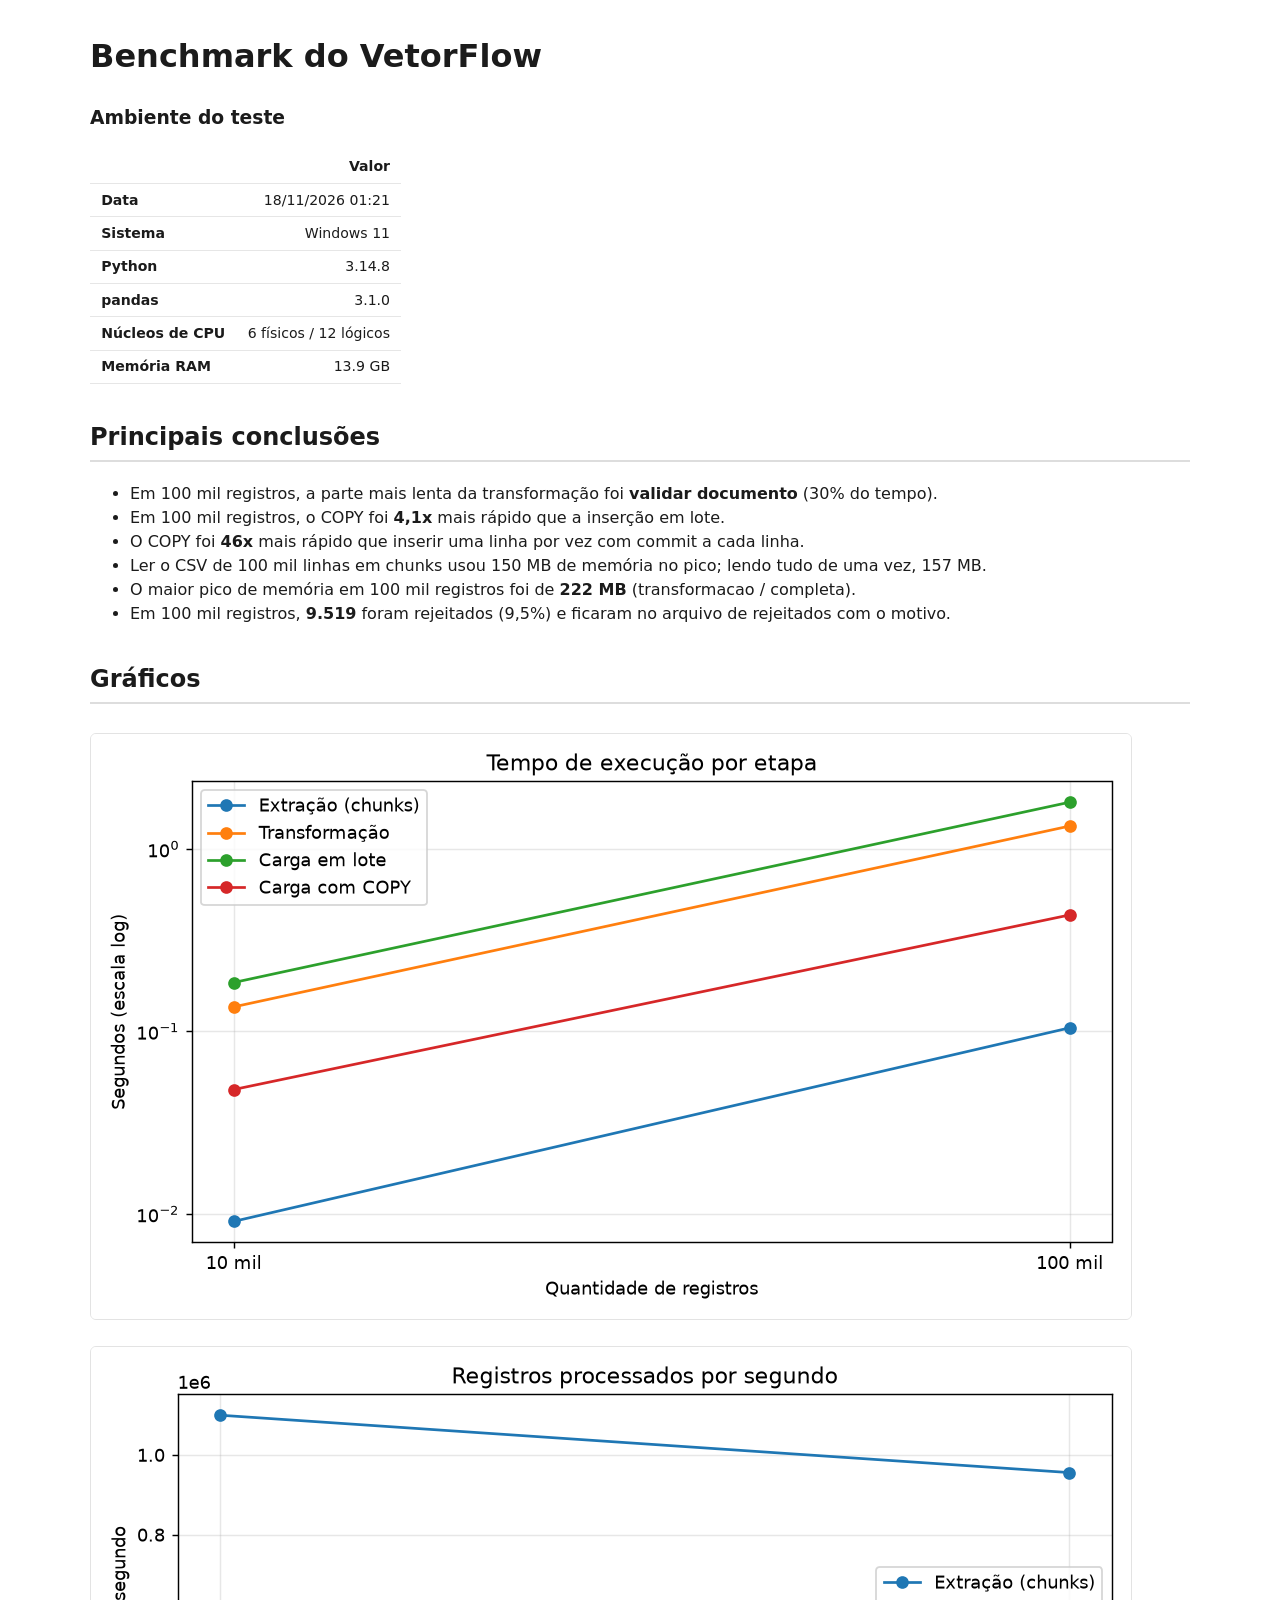
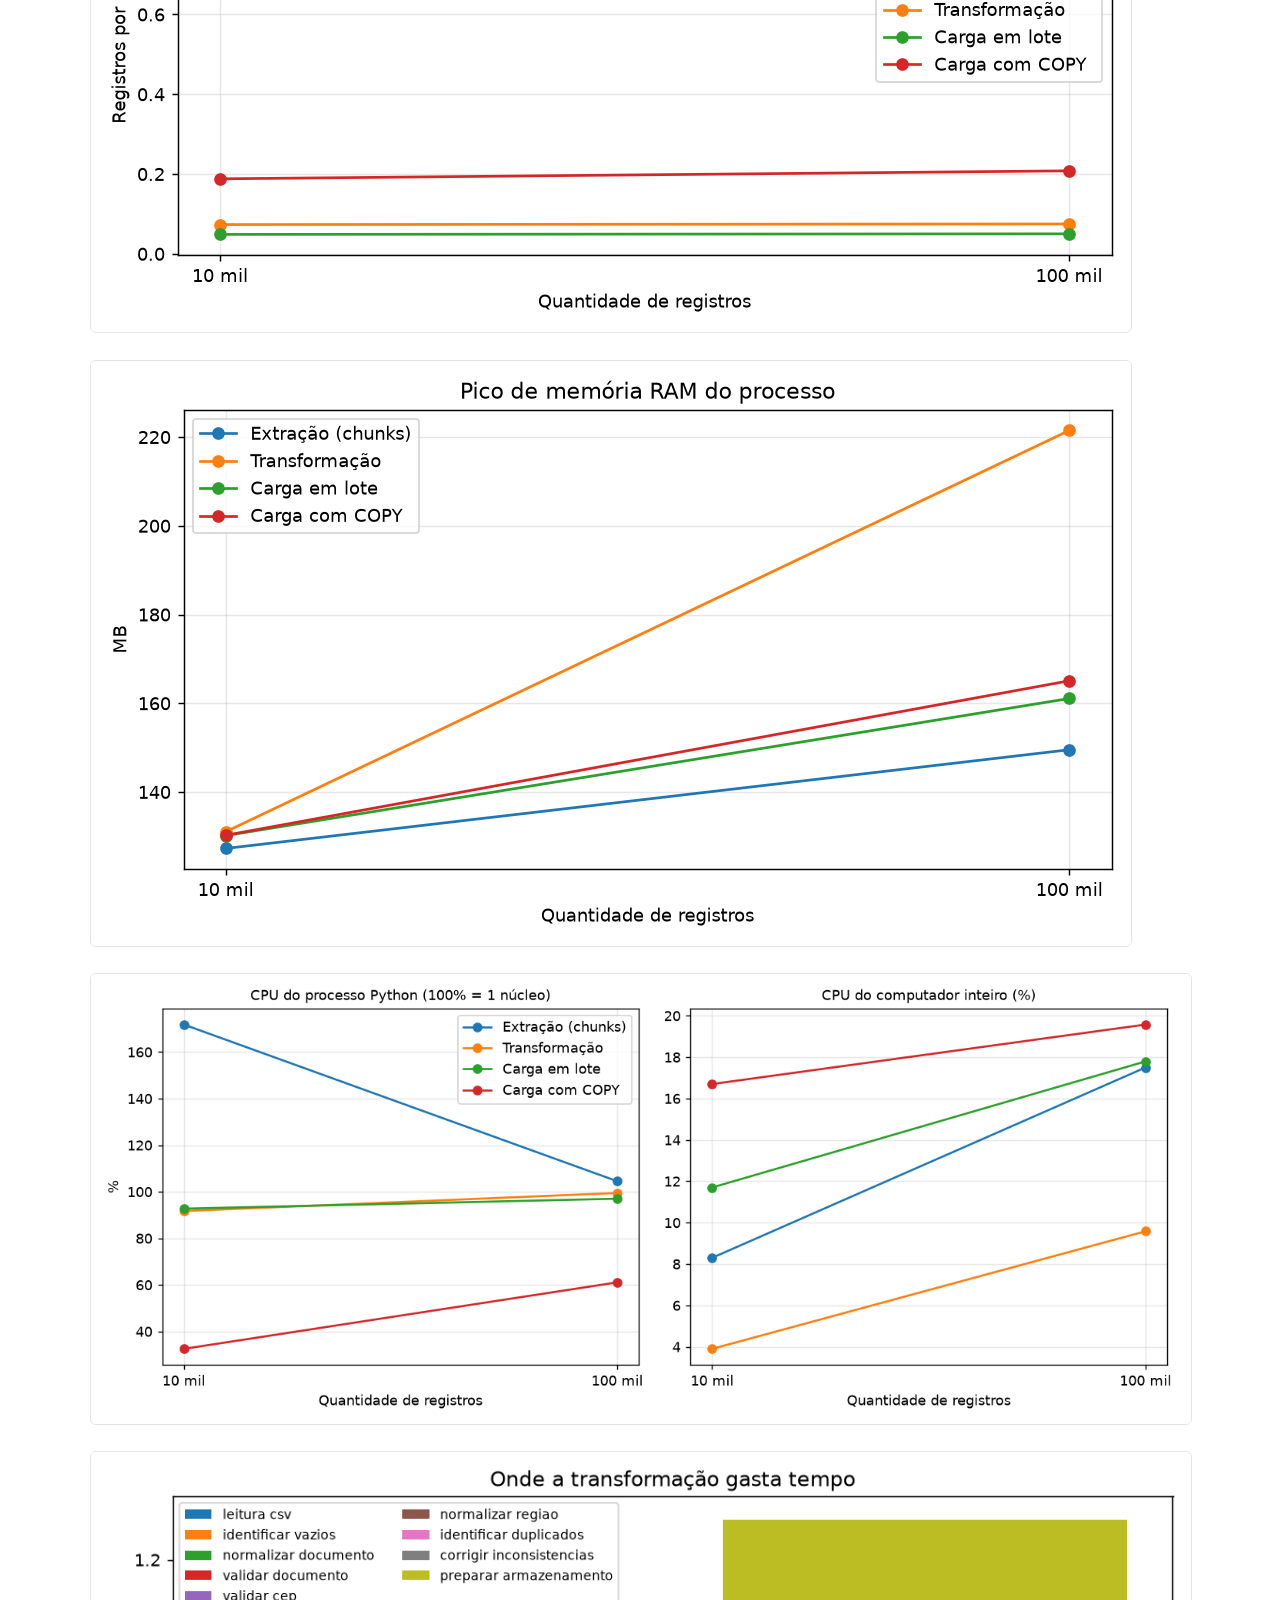
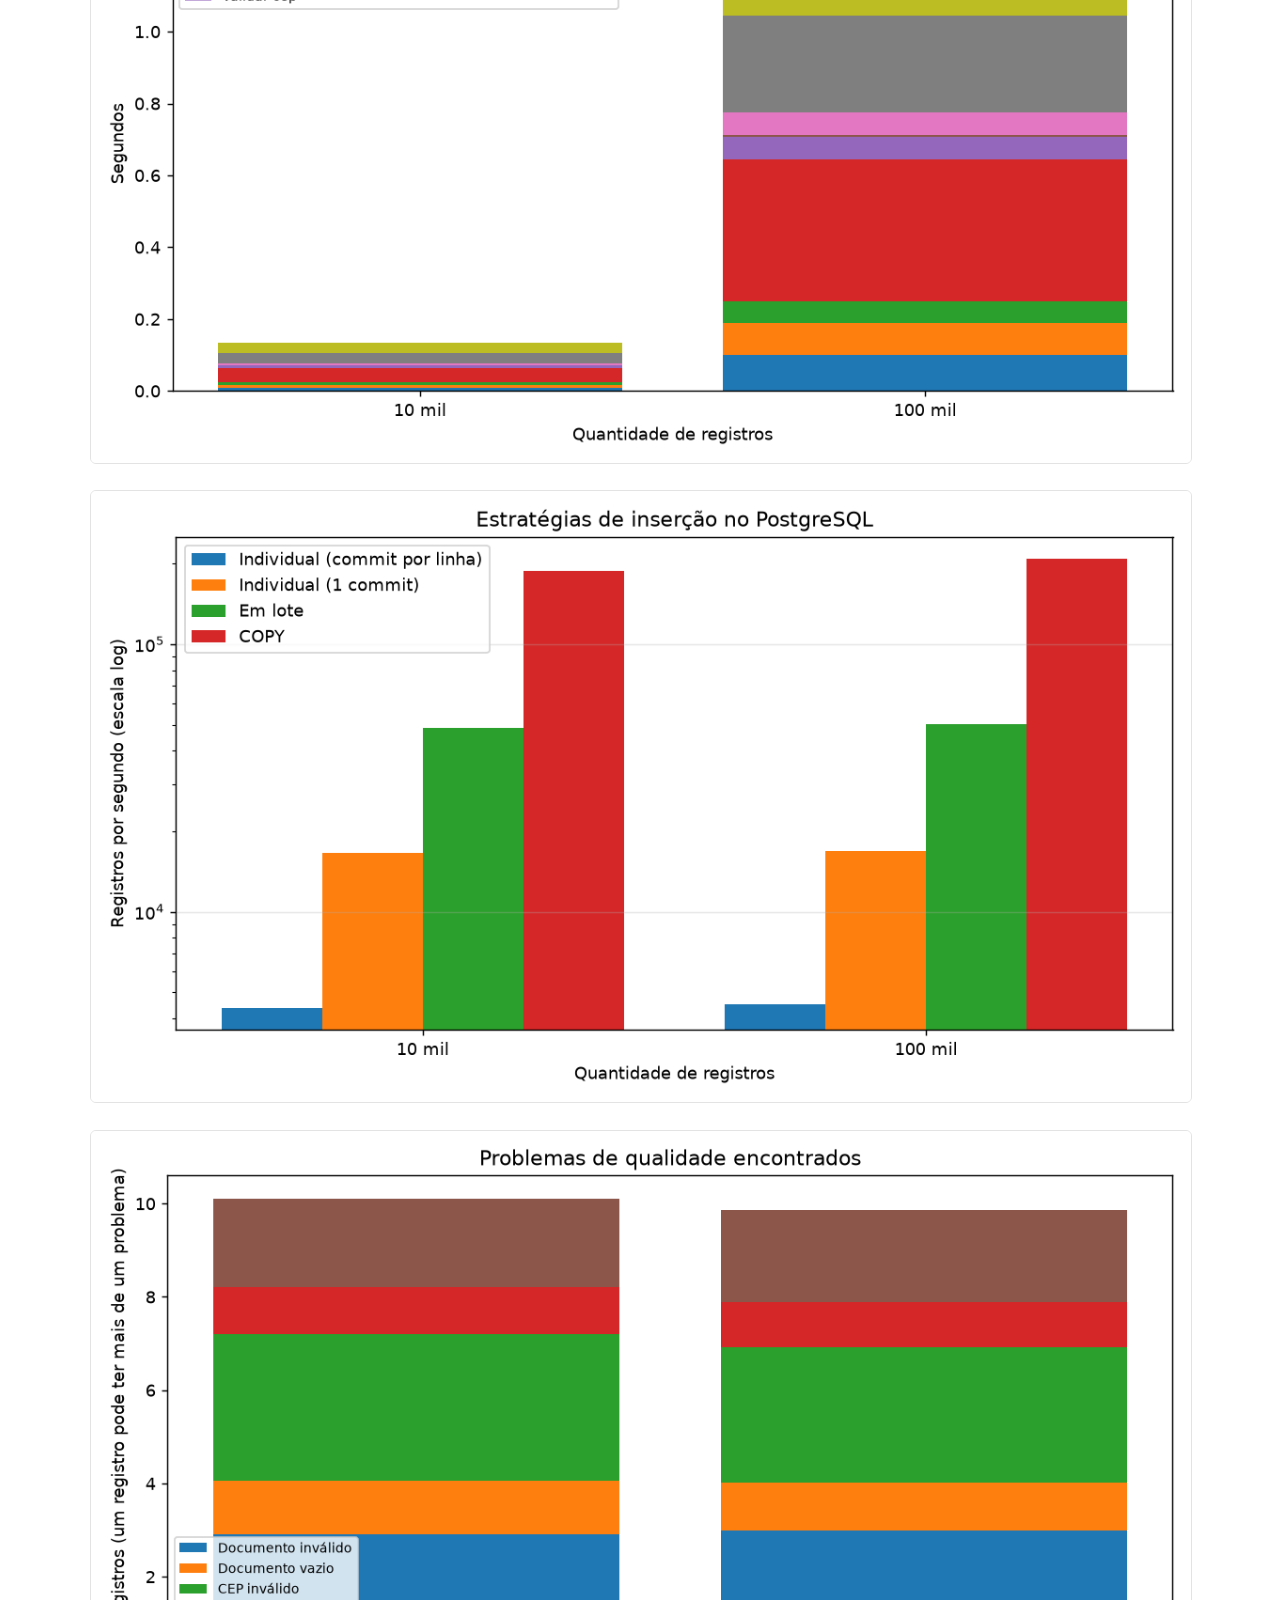
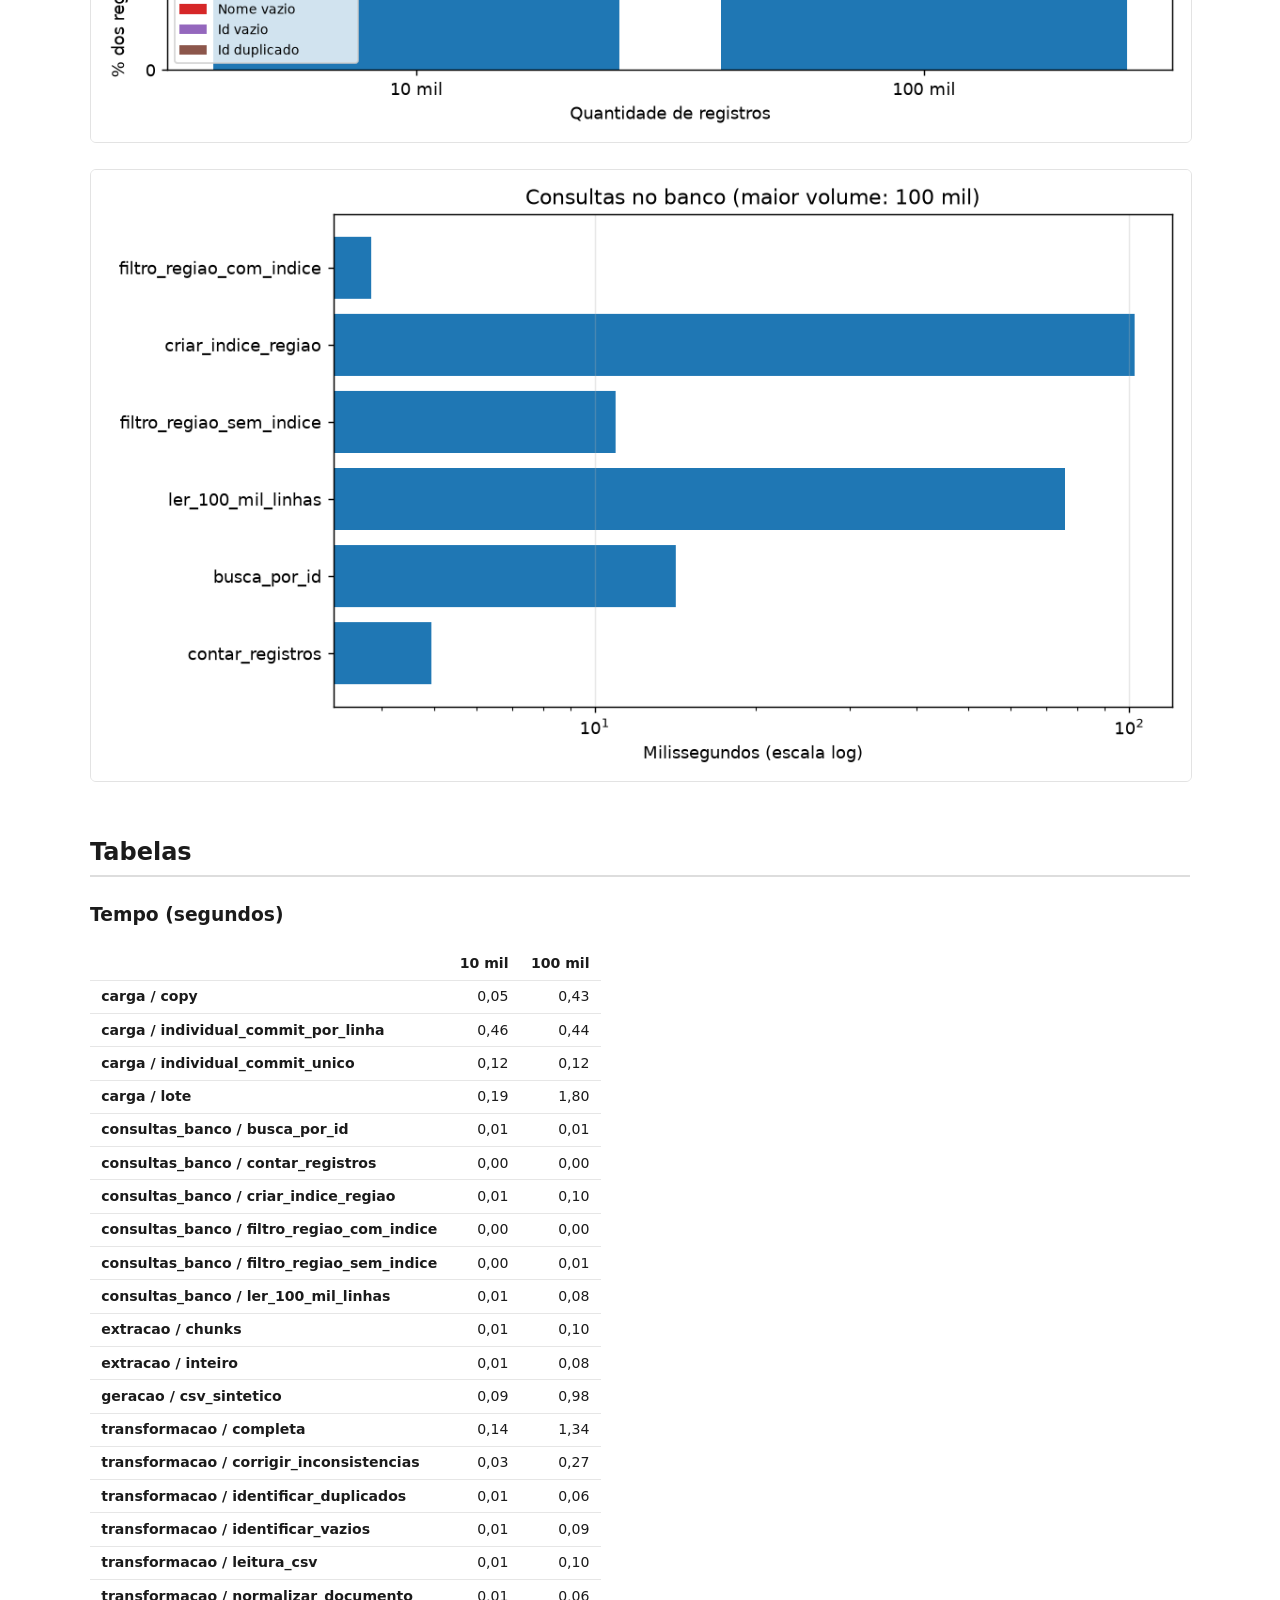
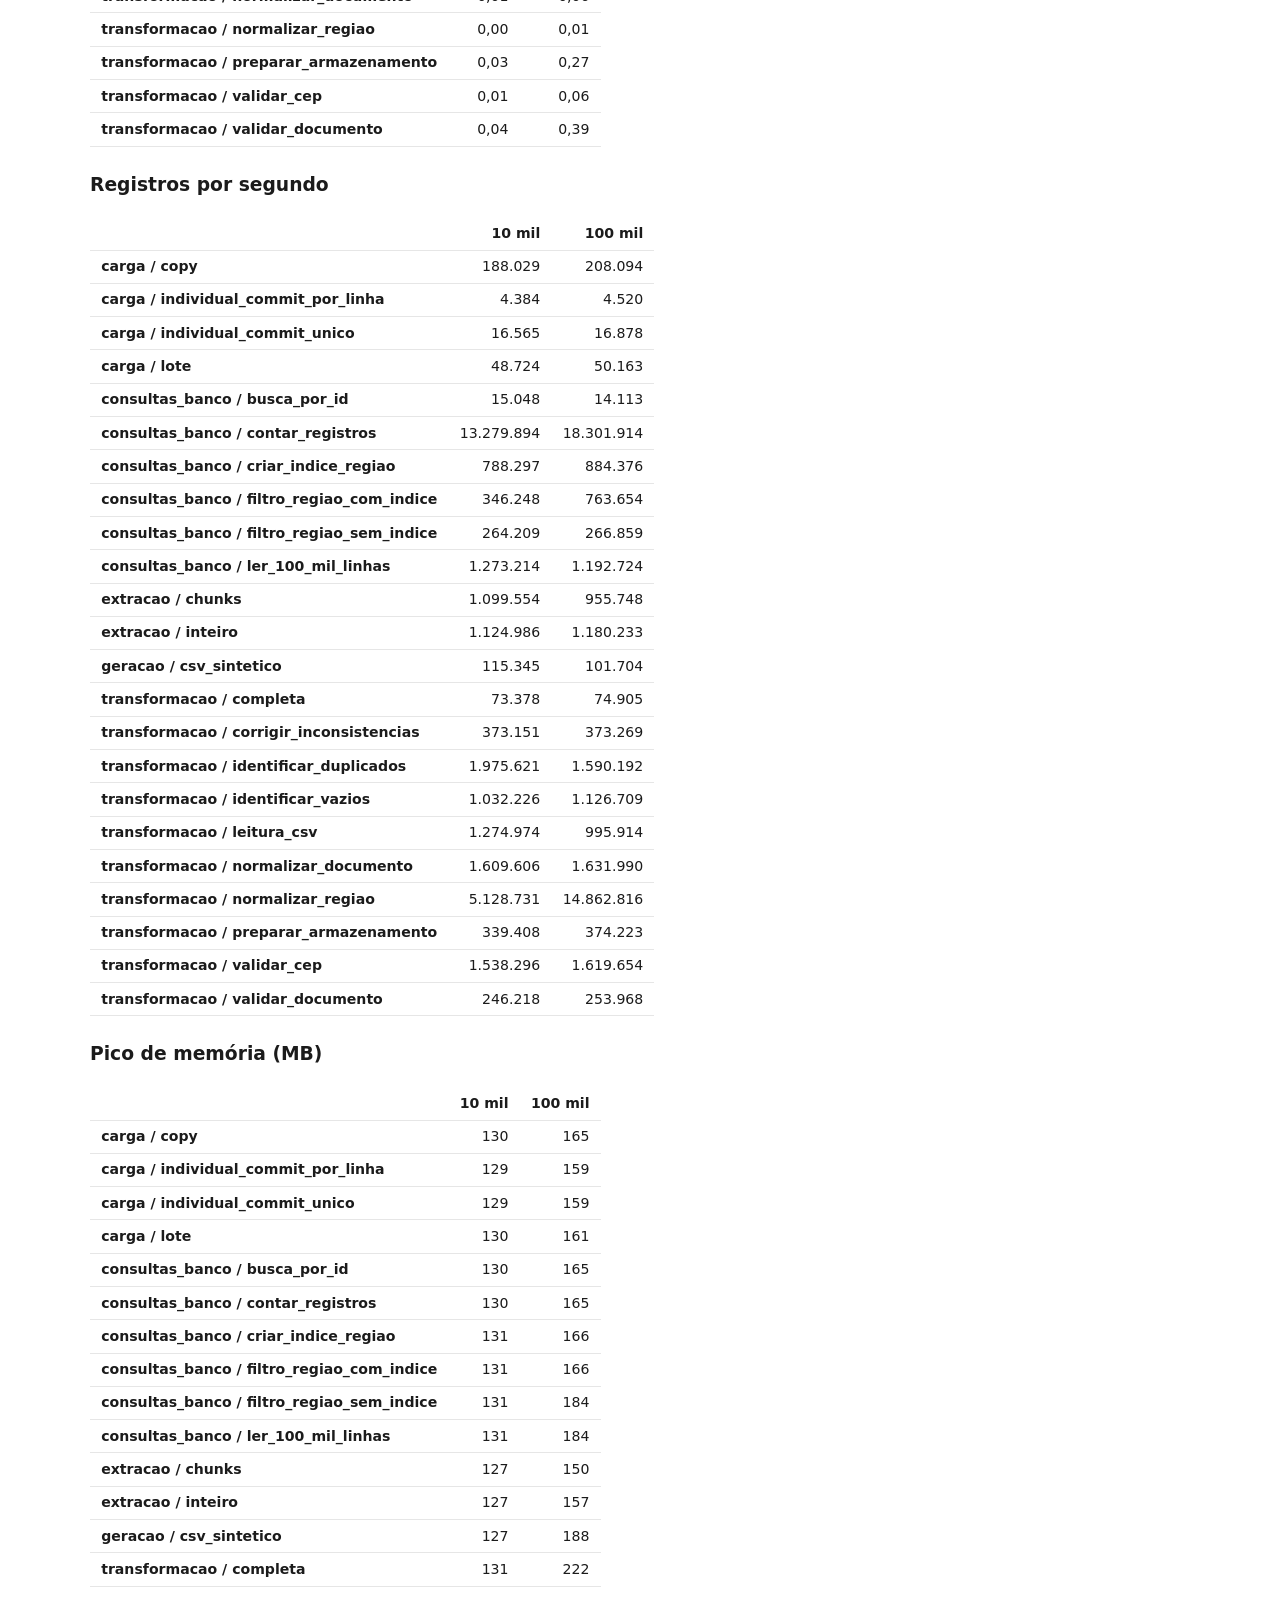
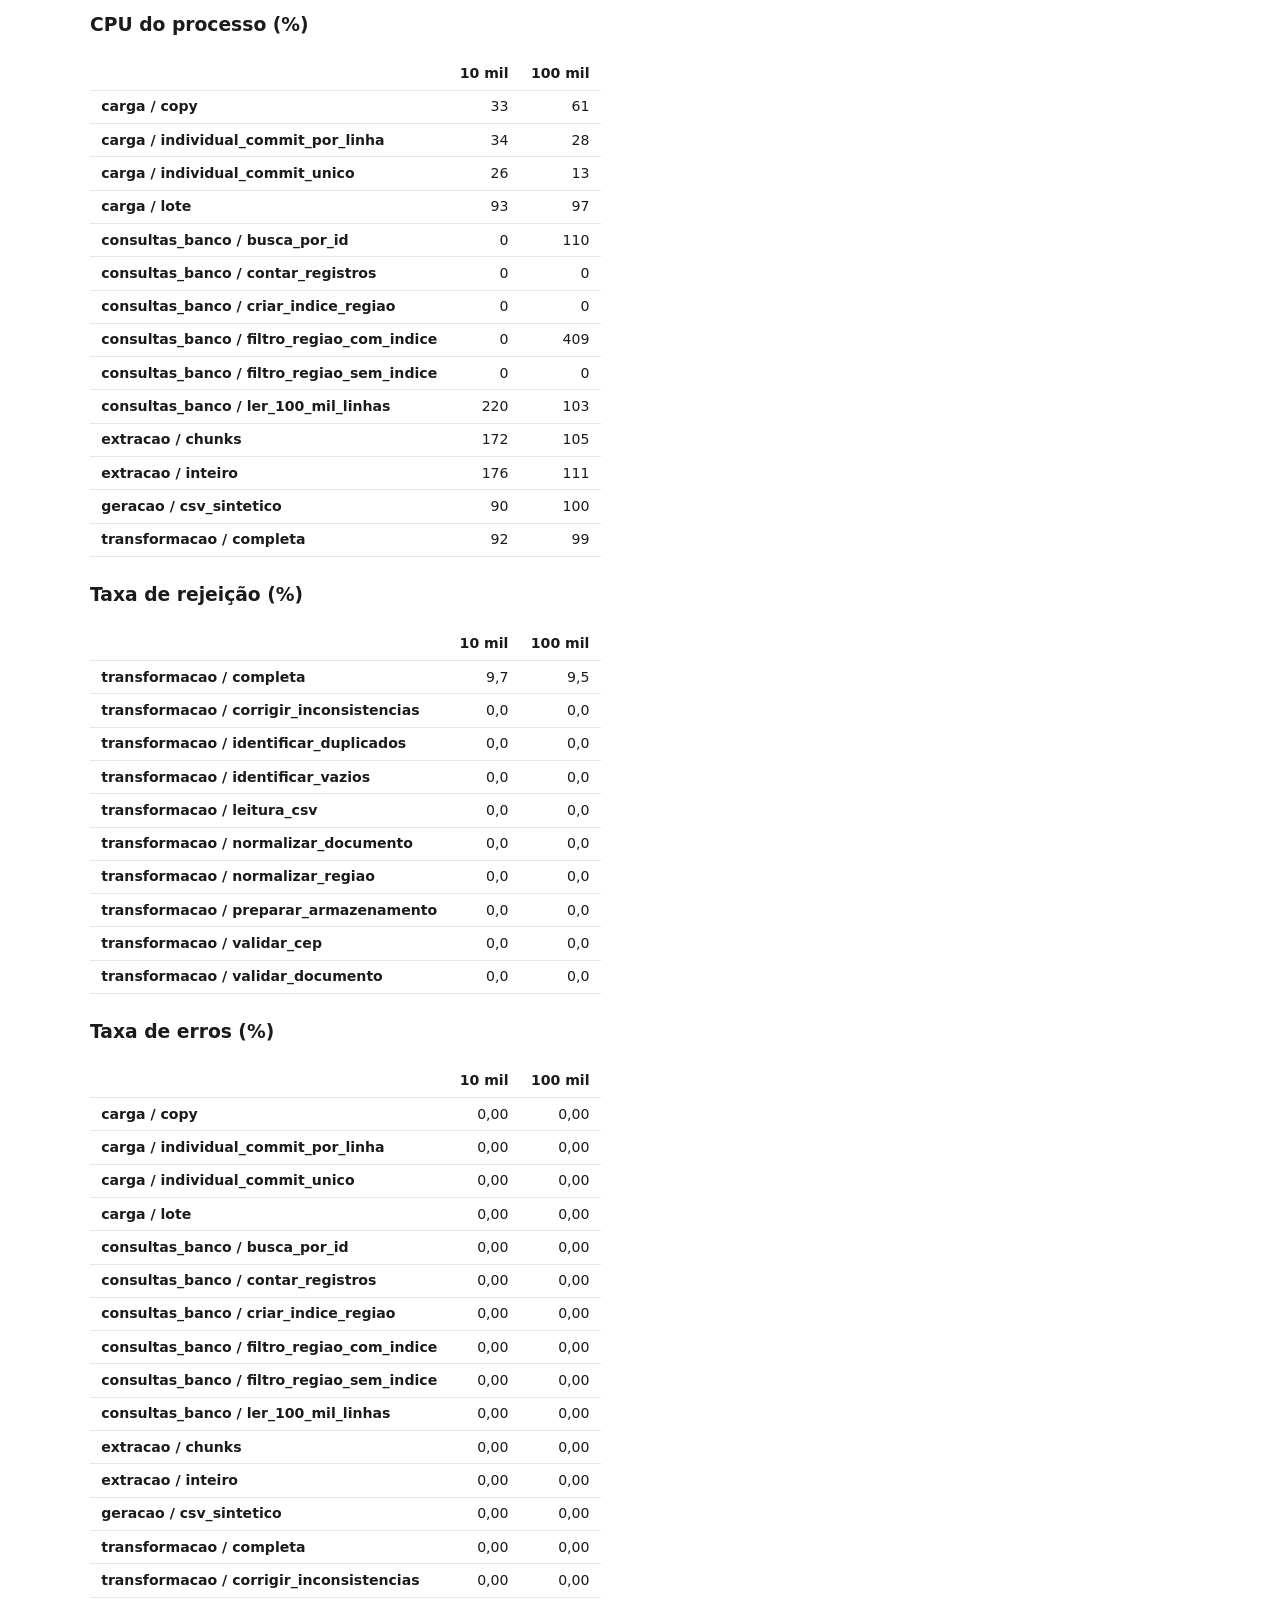
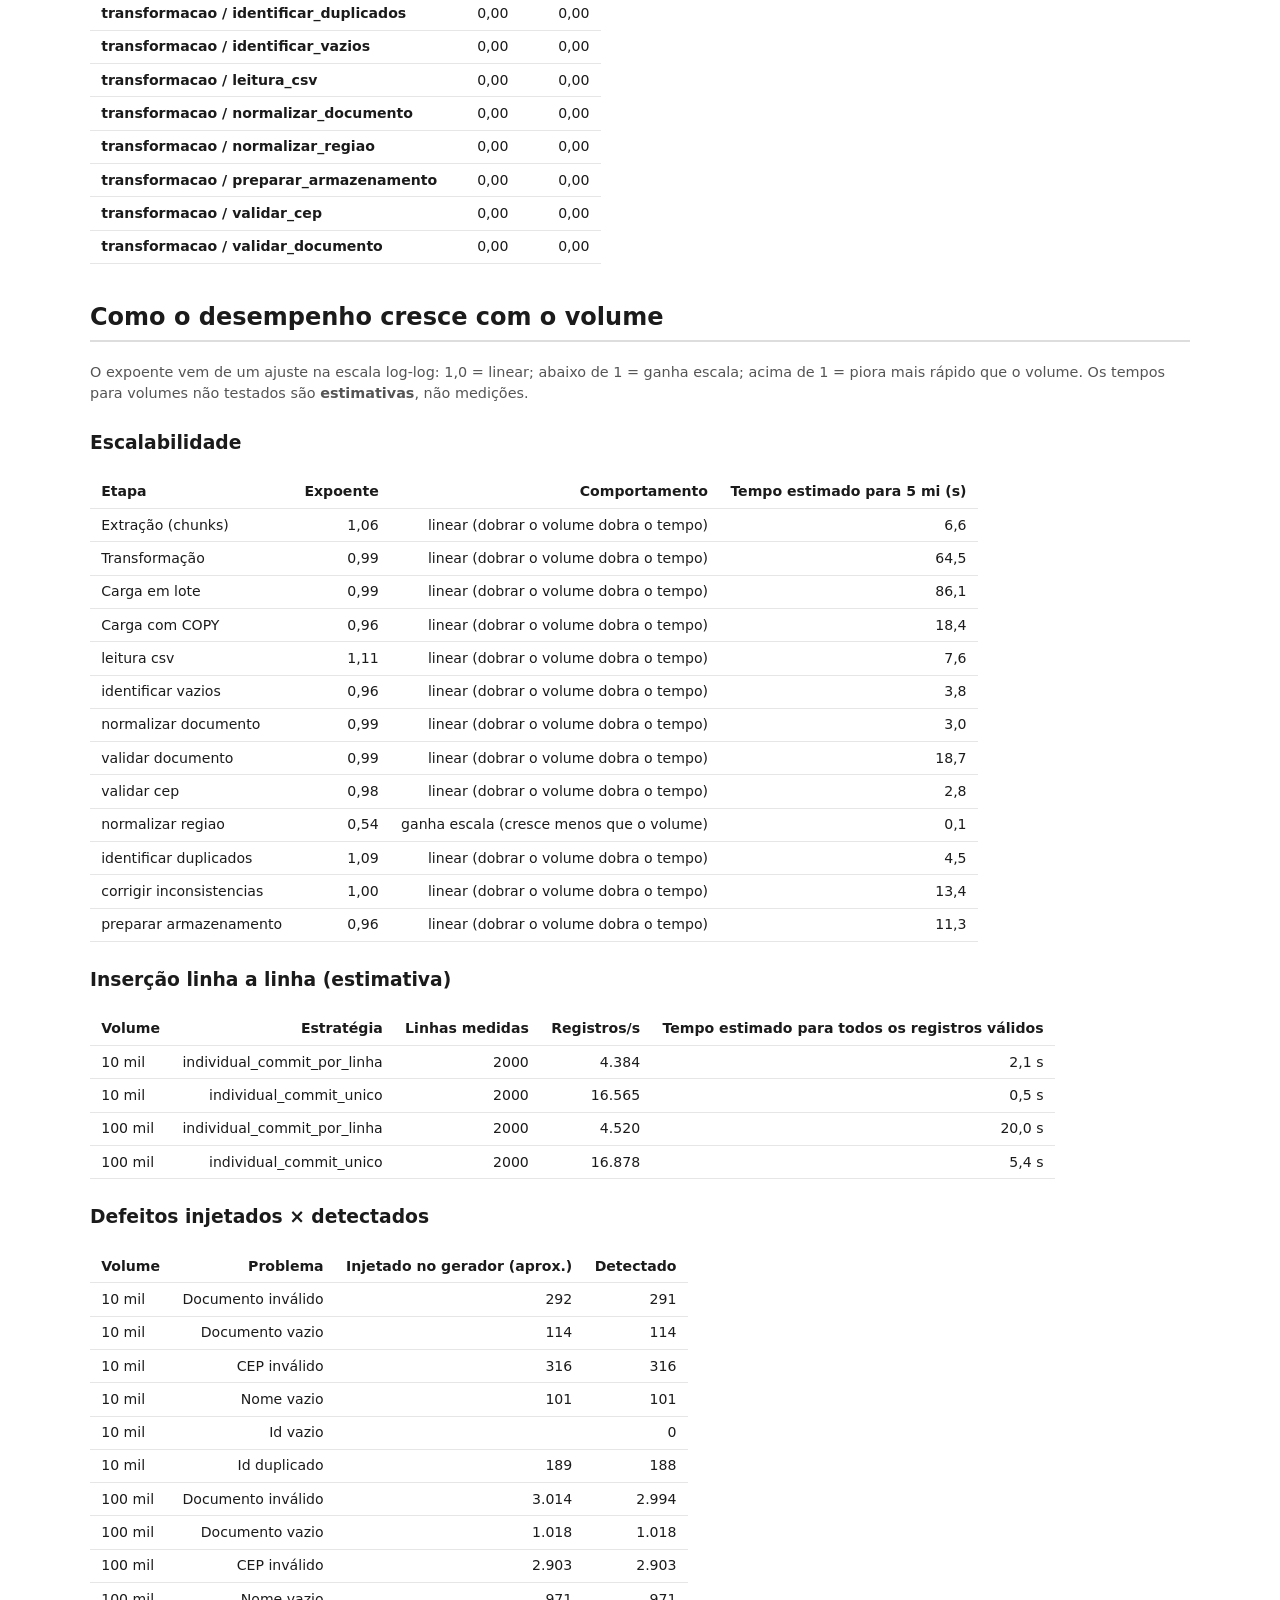
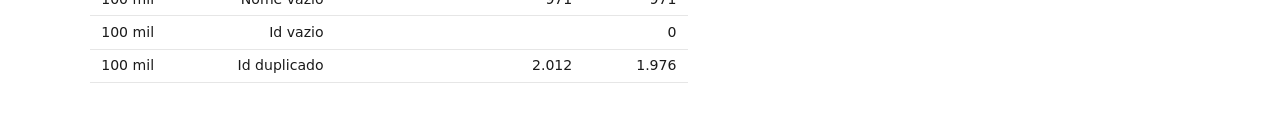
==== commit fdf343db: "chore: melhorar as regras do Git ignore, organização do projeto e configuração de benchmark" ====
--- a/data/benchmark/resultados/relatorio.html
+++ b/data/benchmark/resultados/relatorio.html
@@ -19,7 +19,7 @@
   <tbody>
     <tr>
       <th>Data</th>
-      <td>16/11/2026 23:00</td>
+      <td>18/11/2026 01:21</td>
     </tr>
     <tr>
       <th>Sistema</th>
@@ -42,7 +42,7 @@
       <td>13.9 GB</td>
     </tr>
   </tbody>
-</table><h2>Principais conclusões</h2><ul><li>Em 100 mil registros, a parte mais lenta da transformação foi <b>validar documento</b> (29% do tempo).</li><li>Em 100 mil registros, o COPY foi <b>4,4x</b> mais rápido que a inserção em lote.</li><li>O COPY foi <b>48x</b> mais rápido que inserir uma linha por vez com commit a cada linha.</li><li>Ler o CSV de 100 mil linhas em chunks usou 151 MB de memória no pico; lendo tudo de uma vez, 159 MB.</li><li>O maior pico de memória em 100 mil registros foi de <b>224 MB</b> (transformacao / completa).</li><li>Em 100 mil registros, <b>9.519</b> foram rejeitados (9,5%) e ficaram no arquivo de rejeitados com o motivo.</li></ul><h2>Gráficos</h2><img src="[data-uri]" alt="tempo_por_etapa"><img src="[data-uri]" alt="registros_por_segundo"><img src="[data-uri]" alt="memoria_por_etapa"><img src="[data-uri]